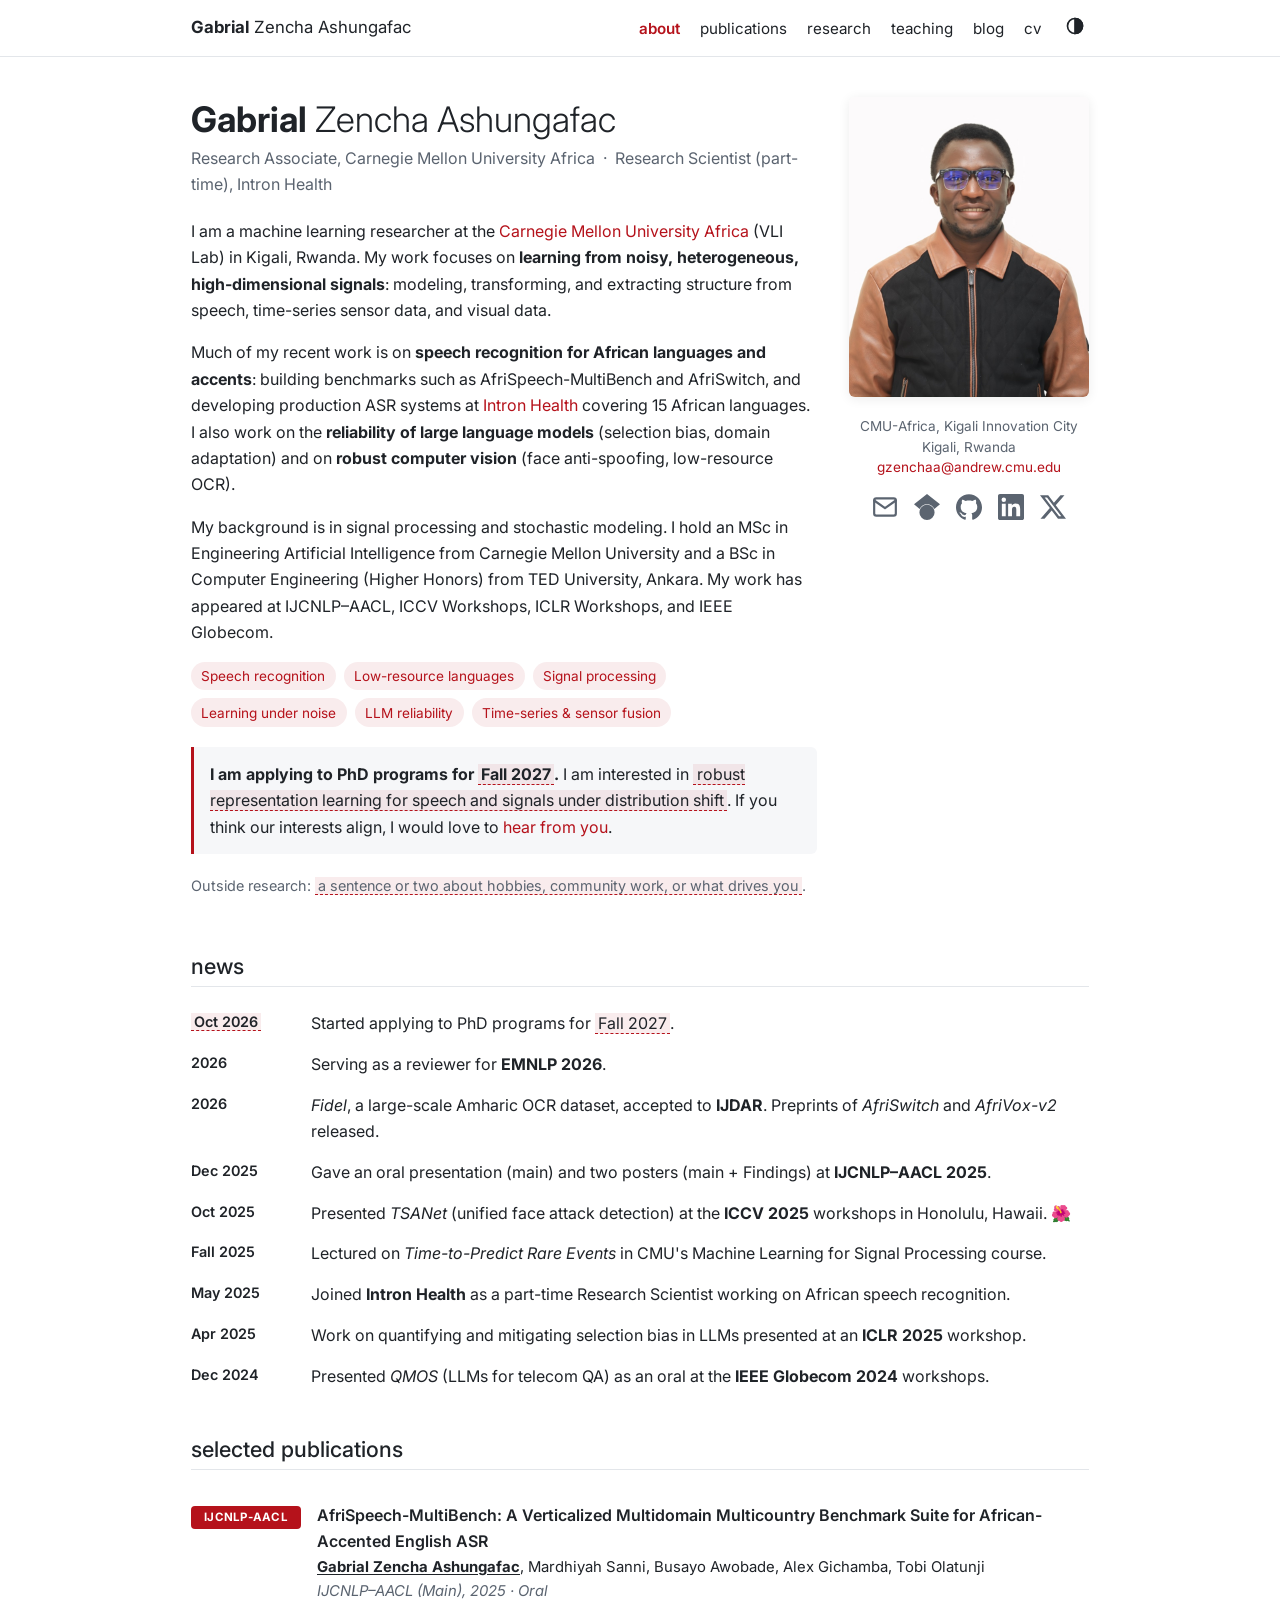
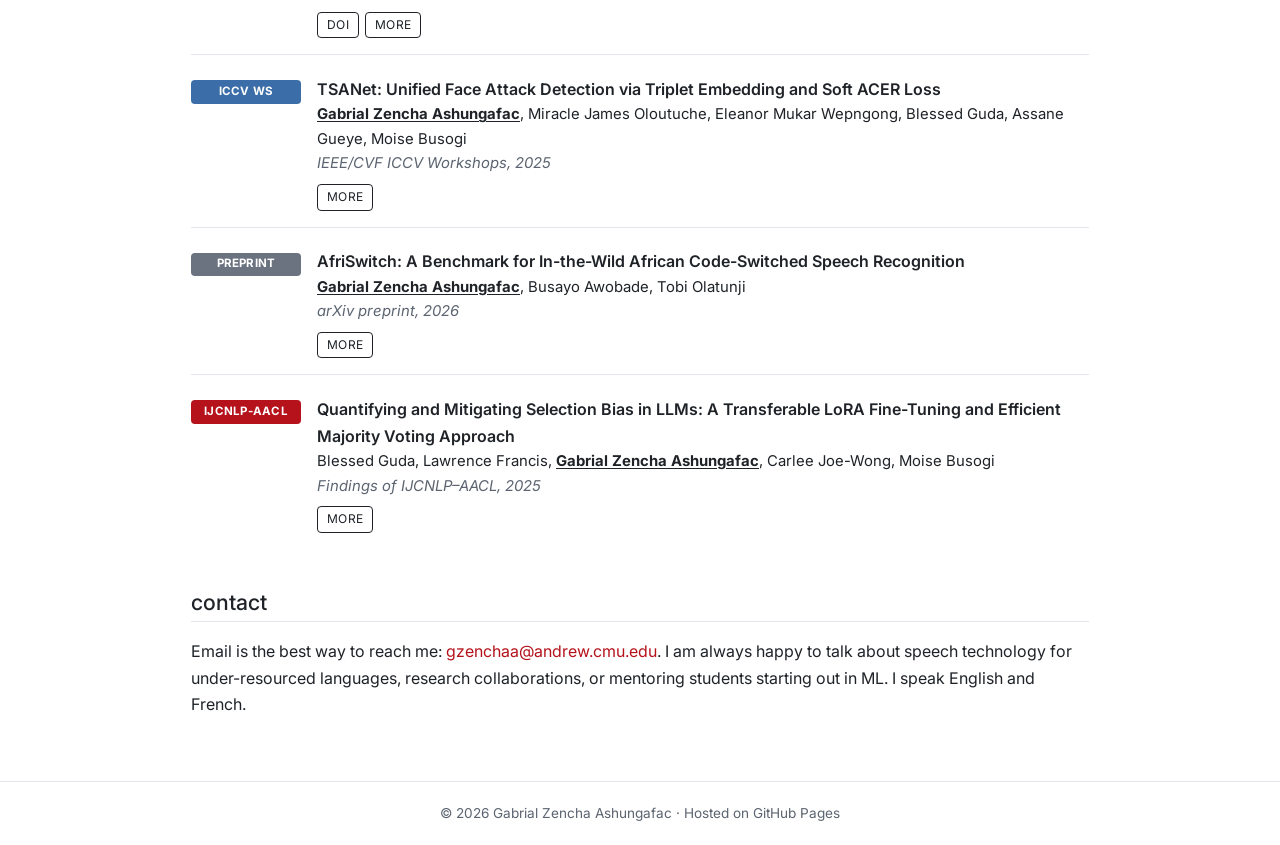
==== index.html @ 98e46ee6 "updated website" ====
<!DOCTYPE html>
<html lang="en">
<head>
  <meta charset="utf-8">
  <meta name="viewport" content="width=device-width, initial-scale=1">
  <title>Gabrial Zencha Ashungafac</title>
  <meta name="description" content="Gabrial Zencha Ashungafac — machine learning researcher working on speech, language, and signal processing for noisy, real-world data.">
  <meta property="og:title" content="Gabrial Zencha Ashungafac">
  <meta property="og:description" content="Machine learning researcher — speech, language, and signal processing.">
  <meta property="og:image" content="assets/img/profile.jpg">
  <link rel="icon" href="data:image/svg+xml,<svg xmlns='http://www.w3.org/2000/svg' viewBox='0 0 100 100'><rect width='100' height='100' rx='18' fill='%23b5121b'/><text x='50' y='68' font-size='52' text-anchor='middle' fill='white' font-family='Arial' font-weight='bold'>GZ</text></svg>">
  <link rel="preconnect" href="https://fonts.googleapis.com">
  <link rel="preconnect" href="https://fonts.gstatic.com" crossorigin>
  <link href="https://fonts.googleapis.com/css2?family=Inter:wght@200;300;400;500;600;700&family=JetBrains+Mono&family=Source+Serif+4:ital,wght@0,400;0,600;1,400&display=swap" rel="stylesheet">
  <link rel="stylesheet" href="assets/css/style.css">
  <script>try { var t = localStorage.getItem("theme"); if (t) document.documentElement.setAttribute("data-theme", t); } catch (e) {}</script>
</head>
<body>

<nav class="navbar">
  <div class="container">
    <a class="brand" href="index.html"><strong>Gabrial</strong> Zencha Ashungafac</a>
    <ul class="nav-links" id="nav-links">
      <li><a href="index.html" class="active">about</a></li>
      <li><a href="publications.html">publications</a></li>
      <li><a href="research.html">research</a></li>
      <li><a href="teaching.html">teaching</a></li>
      <li><a href="blog/index.html">blog</a></li>
      <li><a href="cv.html">cv</a></li>
      <li><button class="icon-btn" id="theme-toggle" aria-label="Toggle dark mode"><svg viewBox="0 0 24 24" fill="none" stroke="currentColor" stroke-width="2"><circle cx="12" cy="12" r="9"/><path d="M12 3a9 9 0 0 1 0 18z" fill="currentColor"/></svg></button></li>
    </ul>
    <button class="icon-btn nav-toggle" id="nav-toggle" aria-label="Open menu" aria-expanded="false"><svg viewBox="0 0 24 24" fill="none" stroke="currentColor" stroke-width="2"><path d="M3 6h18M3 12h18M3 18h18"/></svg></button>
  </div>
</nav>

<main class="container page">

  <!-- ===== About ===== -->
  <section class="about">
    <div>
      <h1><strong>Gabrial</strong> Zencha Ashungafac</h1>
      <div class="subtitle">Research Associate, Carnegie Mellon University Africa &nbsp;·&nbsp; Research Scientist (part-time), Intron Health</div>

      <p>
        I am a machine learning researcher at the
        <a href="https://www.africa.engineering.cmu.edu/" target="_blank" rel="noopener">Carnegie Mellon University Africa</a>
        (VLI Lab) in Kigali, Rwanda. My work focuses on <strong>learning from noisy, heterogeneous, high-dimensional signals</strong>:
        modeling, transforming, and extracting structure from speech, time-series sensor data, and visual data.
      </p>
      <p>
        Much of my recent work is on <strong>speech recognition for African languages and accents</strong>: building
        benchmarks such as AfriSpeech-MultiBench and AfriSwitch, and developing production ASR systems at
        <a href="https://www.intron.io/" target="_blank" rel="noopener">Intron Health</a> covering 15 African languages.
        I also work on the <strong>reliability of large language models</strong> (selection bias, domain adaptation) and on
        <strong>robust computer vision</strong> (face anti-spoofing, low-resource OCR).
      </p>
      <p>
        My background is in signal processing and stochastic modeling. I hold an MSc in Engineering Artificial Intelligence from
        Carnegie Mellon University and a BSc in Computer Engineering (Higher Honors) from TED University, Ankara.
        My work has appeared at IJCNLP–AACL, ICCV Workshops, ICLR Workshops, and IEEE Globecom.
      </p>

      <ul class="interests" aria-label="Research interests">
        <li>Speech recognition</li>
        <li>Low-resource languages</li>
        <li>Signal processing</li>
        <li>Learning under noise</li>
        <li>LLM reliability</li>
        <li>Time-series &amp; sensor fusion</li>
      </ul>

      <div class="callout">
        <p>
          <strong>I am applying to PhD programs for <span class="placeholder">Fall 2027</span>.</strong>
          I am interested in <span class="placeholder">robust representation learning for speech and signals under distribution shift</span>.
          If you think our interests align, I would love to <a href="mailto:gzenchaa@andrew.cmu.edu">hear from you</a>.
        </p>
      </div>

      <p class="muted small">
        Outside research: <span class="placeholder">a sentence or two about hobbies, community work, or what drives you</span>.
      </p>
    </div>

    <aside class="profile">
      <img src="assets/img/profile.jpg" alt="Portrait of Gabrial Zencha Ashungafac" width="900" height="1125">
      <div class="address">
        CMU-Africa, Kigali Innovation City<br>
        Kigali, Rwanda<br>
        <a href="mailto:gzenchaa@andrew.cmu.edu">gzenchaa@andrew.cmu.edu</a>
      </div>
      <div class="social">
        <a href="mailto:gzenchaa@andrew.cmu.edu" title="Email" aria-label="Email"><svg viewBox="0 0 24 24" fill="none" stroke="currentColor" stroke-width="2" stroke-linecap="round" stroke-linejoin="round"><rect x="2" y="4" width="20" height="16" rx="2"/><path d="m22 6-10 7L2 6"/></svg></a>
        <!-- TODO: replace with your Google Scholar profile URL -->
        <a href="https://scholar.google.com/" target="_blank" rel="noopener" title="Google Scholar" aria-label="Google Scholar"><svg viewBox="0 0 24 24" fill="currentColor"><path d="M5.242 13.769 0 9.5 12 0l12 9.5-5.242 4.269C17.548 11.249 14.978 9.5 12 9.5c-2.977 0-5.548 1.748-6.758 4.269zM12 10a7 7 0 1 0 0 14 7 7 0 0 0 0-14z"/></svg></a>
        <a href="https://github.com/gabrielzencha" target="_blank" rel="noopener" title="GitHub" aria-label="GitHub"><svg viewBox="0 0 24 24" fill="currentColor"><path d="M12 .297c-6.63 0-12 5.373-12 12 0 5.303 3.438 9.8 8.205 11.385.6.113.82-.258.82-.577 0-.285-.01-1.04-.015-2.04-3.338.724-4.042-1.61-4.042-1.61C4.422 18.07 3.633 17.7 3.633 17.7c-1.087-.744.084-.729.084-.729 1.205.084 1.838 1.236 1.838 1.236 1.07 1.835 2.809 1.305 3.495.998.108-.776.417-1.305.76-1.605-2.665-.3-5.466-1.332-5.466-5.93 0-1.31.465-2.38 1.235-3.22-.135-.303-.54-1.523.105-3.176 0 0 1.005-.322 3.3 1.23.96-.267 1.98-.399 3-.405 1.02.006 2.04.138 3 .405 2.28-1.552 3.285-1.23 3.285-1.23.645 1.653.24 2.873.12 3.176.765.84 1.23 1.91 1.23 3.22 0 4.61-2.805 5.625-5.475 5.92.42.36.81 1.096.81 2.22 0 1.606-.015 2.896-.015 3.286 0 .315.21.69.825.57C20.565 22.092 24 17.592 24 12.297c0-6.627-5.373-12-12-12"/></svg></a>
        <!-- TODO: replace with your LinkedIn URL -->
        <a href="https://www.linkedin.com/" target="_blank" rel="noopener" title="LinkedIn" aria-label="LinkedIn"><svg viewBox="0 0 24 24" fill="currentColor"><path d="M20.447 20.452h-3.554v-5.569c0-1.328-.027-3.037-1.852-3.037-1.853 0-2.136 1.445-2.136 2.939v5.667H9.351V9h3.414v1.561h.046c.477-.9 1.637-1.85 3.37-1.85 3.601 0 4.267 2.37 4.267 5.455v6.286zM5.337 7.433a2.064 2.064 0 1 1 0-4.128 2.064 2.064 0 0 1 0 4.128zm1.782 13.019H3.555V9h3.564v11.452zM22.225 0H1.771C.792 0 0 .774 0 1.729v20.542C0 23.227.792 24 1.771 24h20.451C23.2 24 24 23.227 24 22.271V1.729C24 .774 23.2 0 22.222 0h.003z"/></svg></a>
        <!-- TODO: replace with your X / Twitter URL, or delete this link -->
        <a href="https://x.com/" target="_blank" rel="noopener" title="X (Twitter)" aria-label="X"><svg viewBox="0 0 24 24" fill="currentColor"><path d="M18.901 1.153h3.68l-8.04 9.19L24 22.846h-7.406l-5.8-7.584-6.638 7.584H.474l8.6-9.83L0 1.154h7.594l5.243 6.932ZM17.61 20.644h2.039L6.486 3.24H4.298Z"/></svg></a>
      </div>
    </aside>
  </section>

  <!-- ===== News ===== -->
  <h2>news</h2>
  <table class="news">
    <tr><td class="date"><span class="placeholder">Oct 2026</span></td><td>Started applying to PhD programs for <span class="placeholder">Fall 2027</span>.</td></tr>
    <tr><td class="date">2026</td><td>Serving as a reviewer for <strong>EMNLP 2026</strong>.</td></tr>
    <tr><td class="date">2026</td><td><em>Fidel</em>, a large-scale Amharic OCR dataset, accepted to <strong>IJDAR</strong>. Preprints of <em>AfriSwitch</em> and <em>AfriVox-v2</em> released.</td></tr>
    <tr><td class="date">Dec 2025</td><td>Gave an oral presentation (main) and two posters (main + Findings) at <strong>IJCNLP–AACL 2025</strong>.</td></tr>
    <tr><td class="date">Oct 2025</td><td>Presented <em>TSANet</em> (unified face attack detection) at the <strong>ICCV 2025</strong> workshops in Honolulu, Hawaii. 🌺</td></tr>
    <tr><td class="date">Fall 2025</td><td>Lectured on <em>Time-to-Predict Rare Events</em> in CMU's Machine Learning for Signal Processing course.</td></tr>
    <tr><td class="date">May 2025</td><td>Joined <strong>Intron Health</strong> as a part-time Research Scientist working on African speech recognition.</td></tr>
    <tr><td class="date">Apr 2025</td><td>Work on quantifying and mitigating selection bias in LLMs presented at an <strong>ICLR 2025</strong> workshop.</td></tr>
    <tr><td class="date">Dec 2024</td><td>Presented <em>QMOS</em> (LLMs for telecom QA) as an oral at the <strong>IEEE Globecom 2024</strong> workshops.</td></tr>
  </table>

  <!-- ===== Selected publications ===== -->
  <h2><a href="publications.html">selected publications</a></h2>
  <ol class="pubs">
    <li class="pub">
      <div><span class="badge">IJCNLP-AACL</span></div>
      <div>
        <span class="title">AfriSpeech-MultiBench: A Verticalized Multidomain Multicountry Benchmark Suite for African-Accented English ASR</span>
        <span class="authors"><span class="me">Gabrial Zencha Ashungafac</span>, Mardhiyah Sanni, Busayo Awobade, Alex Gichamba, Tobi Olatunji</span>
        <span class="venue">IJCNLP–AACL (Main), 2025 · Oral</span>
        <div class="pub-links">
          <a href="https://doi.org/10.18653/v1/2025.ijcnlp-long.190" target="_blank" rel="noopener">DOI</a>
          <a href="publications.html">More</a>
        </div>
      </div>
    </li>
    <li class="pub">
      <div><span class="badge ws">ICCV WS</span></div>
      <div>
        <span class="title">TSANet: Unified Face Attack Detection via Triplet Embedding and Soft ACER Loss</span>
        <span class="authors"><span class="me">Gabrial Zencha Ashungafac</span>, Miracle James Oloutuche, Eleanor Mukar Wepngong, Blessed Guda, Assane Gueye, Moise Busogi</span>
        <span class="venue">IEEE/CVF ICCV Workshops, 2025</span>
        <div class="pub-links"><a href="publications.html">More</a></div>
      </div>
    </li>
    <li class="pub">
      <div><span class="badge preprint">PREPRINT</span></div>
      <div>
        <span class="title">AfriSwitch: A Benchmark for In-the-Wild African Code-Switched Speech Recognition</span>
        <span class="authors"><span class="me">Gabrial Zencha Ashungafac</span>, Busayo Awobade, Tobi Olatunji</span>
        <span class="venue">arXiv preprint, 2026</span>
        <div class="pub-links"><a href="publications.html">More</a></div>
      </div>
    </li>
    <li class="pub">
      <div><span class="badge">IJCNLP-AACL</span></div>
      <div>
        <span class="title">Quantifying and Mitigating Selection Bias in LLMs: A Transferable LoRA Fine-Tuning and Efficient Majority Voting Approach</span>
        <span class="authors">Blessed Guda, Lawrence Francis, <span class="me">Gabrial Zencha Ashungafac</span>, Carlee Joe-Wong, Moise Busogi</span>
        <span class="venue">Findings of IJCNLP–AACL, 2025</span>
        <div class="pub-links"><a href="publications.html">More</a></div>
      </div>
    </li>
  </ol>

  <!-- ===== Contact ===== -->
  <h2>contact</h2>
  <p>
    Email is the best way to reach me: <a href="mailto:gzenchaa@andrew.cmu.edu">gzenchaa@andrew.cmu.edu</a>.
    I am always happy to talk about speech technology for under-resourced languages, research collaborations, or mentoring students starting out in ML.
    I speak English and French.
  </p>
</main>

<footer>
  <div class="container">© <span class="year">2026</span> Gabrial Zencha Ashungafac · Hosted on GitHub Pages</div>
</footer>

<script src="assets/js/main.js"></script>
</body>
</html>
---- assets/css/style.css ----
/* ---------- Theme tokens ---------- */
:root {
  --bg: #ffffff;
  --bg-soft: #f6f7f9;
  --text: #1f2328;
  --text-muted: #5b6470;
  --border: #e3e6ea;
  --accent: #b5121b;          /* deep red, CMU-ish */
  --accent-soft: rgba(181, 18, 27, 0.08);
  --code-bg: #f3f4f6;
  --max-width: 930px;
  --radius: 6px;
  --font-sans: "Inter", -apple-system, BlinkMacSystemFont, "Segoe UI", Roboto, Helvetica, Arial, sans-serif;
  --font-serif: "Source Serif 4", Georgia, "Times New Roman", serif;
  --font-mono: "JetBrains Mono", ui-monospace, SFMono-Regular, Menlo, monospace;
}

@media (prefers-color-scheme: dark) {
  :root:not([data-theme="light"]) {
    --bg: #15171a;
    --bg-soft: #1d2024;
    --text: #e6e8eb;
    --text-muted: #9aa3ad;
    --border: #2c3036;
    --accent: #ff6b6b;
    --accent-soft: rgba(255, 107, 107, 0.12);
    --code-bg: #1d2024;
  }
}

:root[data-theme="dark"] {
  --bg: #15171a;
  --bg-soft: #1d2024;
  --text: #e6e8eb;
  --text-muted: #9aa3ad;
  --border: #2c3036;
  --accent: #ff6b6b;
  --accent-soft: rgba(255, 107, 107, 0.12);
  --code-bg: #1d2024;
}

/* ---------- Base ---------- */
*, *::before, *::after { box-sizing: border-box; }

html { scroll-behavior: smooth; }

body {
  margin: 0;
  background: var(--bg);
  color: var(--text);
  font-family: var(--font-sans);
  font-size: 16px;
  line-height: 1.65;
  -webkit-font-smoothing: antialiased;
  transition: background 0.2s ease, color 0.2s ease;
}

a { color: var(--accent); text-decoration: none; }
a:hover { text-decoration: underline; }

h1, h2, h3, h4 { line-height: 1.25; font-weight: 600; }
h1 { font-size: 2.2rem; margin: 0 0 0.25rem; font-weight: 300; }
h1 strong { font-weight: 700; }
h2 {
  font-size: 1.35rem;
  margin: 2.5rem 0 1rem;
  padding-bottom: 0.35rem;
  border-bottom: 1px solid var(--border);
  text-transform: lowercase;
  font-weight: 500;
}
h2 a { color: inherit; }
h3 { font-size: 1.08rem; margin: 1.5rem 0 0.5rem; }

p { margin: 0 0 1rem; }

ul { padding-left: 1.25rem; }
li { margin-bottom: 0.3rem; }

img { max-width: 100%; height: auto; }

.container {
  max-width: var(--max-width);
  margin: 0 auto;
  padding: 0 16px;
}

.muted { color: var(--text-muted); }
.small { font-size: 0.9rem; }

/* Placeholders — easy to spot and replace */
.placeholder {
  background: var(--accent-soft);
  border-bottom: 1px dashed var(--accent);
  padding: 0 0.2em;
}

/* ---------- Navbar ---------- */
.navbar {
  position: sticky;
  top: 0;
  z-index: 10;
  background: var(--bg);
  border-bottom: 1px solid var(--border);
  backdrop-filter: saturate(180%) blur(6px);
}

.navbar .container {
  display: flex;
  align-items: center;
  justify-content: space-between;
  height: 56px;
}

.brand { color: var(--text); font-size: 1.05rem; white-space: nowrap; }
.brand:hover { text-decoration: none; }
.brand strong { font-weight: 700; }

.nav-links {
  display: flex;
  align-items: center;
  gap: 1.25rem;
  list-style: none;
  margin: 0;
  padding: 0;
}
.nav-links li { margin: 0; }
.nav-links a { color: var(--text); font-size: 0.95rem; }
.nav-links a:hover { color: var(--accent); text-decoration: none; }
.nav-links a.active { color: var(--accent); font-weight: 600; }

.icon-btn {
  background: none;
  border: none;
  color: var(--text);
  cursor: pointer;
  padding: 4px;
  display: inline-flex;
  align-items: center;
}
.icon-btn:hover { color: var(--accent); }
.icon-btn svg { width: 20px; height: 20px; }

.nav-toggle { display: none; }

@media (max-width: 720px) {
  .nav-toggle { display: inline-flex; }
  .nav-links {
    display: none;
    position: absolute;
    top: 56px;
    left: 0;
    right: 0;
    flex-direction: column;
    align-items: flex-start;
    gap: 0;
    background: var(--bg);
    border-bottom: 1px solid var(--border);
    padding: 0.5rem 16px 1rem;
  }
  .nav-links.open { display: flex; }
  .nav-links li { width: 100%; padding: 0.4rem 0; }
}

/* ---------- Page header ---------- */
.page { padding-top: 2.5rem; padding-bottom: 3rem; }

.page-header { margin-bottom: 1.5rem; }
.page-header .desc { color: var(--text-muted); margin-top: 0.25rem; }

/* ---------- About / hero ---------- */
.about {
  display: grid;
  grid-template-columns: 1fr 240px;
  gap: 2rem;
  align-items: start;
}
.about .subtitle { color: var(--text-muted); margin-bottom: 1.25rem; }

.profile { text-align: center; }
.profile img {
  width: 100%;
  border-radius: var(--radius);
  box-shadow: 0 2px 12px rgba(0, 0, 0, 0.08);
}
.profile .address {
  margin-top: 0.75rem;
  font-size: 0.85rem;
  color: var(--text-muted);
  line-height: 1.5;
}

@media (max-width: 720px) {
  .about { grid-template-columns: 1fr; }
  .profile { order: -1; max-width: 220px; margin: 0 auto; }
}

.interests {
  display: flex;
  flex-wrap: wrap;
  gap: 0.5rem;
  margin: 0.5rem 0 1rem;
  padding: 0;
  list-style: none;
}
.interests li {
  margin: 0;
  font-size: 0.85rem;
  padding: 0.2rem 0.65rem;
  border-radius: 999px;
  background: var(--accent-soft);
  color: var(--accent);
}

.callout {
  border-left: 3px solid var(--accent);
  background: var(--bg-soft);
  padding: 0.85rem 1rem;
  border-radius: 0 var(--radius) var(--radius) 0;
  margin: 1.25rem 0;
}
.callout p:last-child { margin-bottom: 0; }

/* ---------- Social icons ---------- */
.social {
  display: flex;
  flex-wrap: wrap;
  justify-content: center;
  gap: 1rem;
  margin: 1rem 0 0.5rem;
}
.social a { color: var(--text-muted); }
.social a:hover { color: var(--accent); text-decoration: none; }
.social svg { width: 26px; height: 26px; }

/* ---------- News ---------- */
.news { width: 100%; border-collapse: collapse; }
.news td { padding: 0.45rem 0; vertical-align: top; }
.news td.date {
  width: 120px;
  font-weight: 600;
  font-size: 0.9rem;
  white-space: nowrap;
  padding-right: 1rem;
}
@media (max-width: 520px) {
  .news tr { display: block; padding: 0.4rem 0; }
  .news td { display: block; padding: 0; }
}

/* ---------- Publications ---------- */
.year-heading {
  font-size: 2.6rem;
  font-weight: 200;
  color: var(--border);
  text-align: right;
  margin: 2rem 0 -0.5rem;
  border: none;
}

.pubs { list-style: none; padding: 0; margin: 0; }

.pub {
  display: grid;
  grid-template-columns: 110px 1fr;
  gap: 1rem;
  padding: 1rem 0;
  border-bottom: 1px solid var(--border);
}
.pub:last-child { border-bottom: none; }

.badge {
  display: inline-block;
  width: 100%;
  text-align: center;
  font-size: 0.72rem;
  font-weight: 700;
  letter-spacing: 0.02em;
  color: #fff;
  background: var(--accent);
  border-radius: 4px;
  padding: 0.3rem 0.25rem;
  line-height: 1.2;
}
.badge.ws { background: #3b6ea8; }
.badge.journal { background: #2f855a; }
.badge.preprint { background: #6b7280; }

.pub .title { font-weight: 600; display: block; }
.pub .authors { display: block; font-size: 0.93rem; }
.pub .authors .me { font-weight: 700; text-decoration: underline; text-underline-offset: 2px; }
.pub .venue { display: block; font-size: 0.93rem; font-style: italic; color: var(--text-muted); }
.pub .note { display: block; font-size: 0.85rem; color: var(--text-muted); margin-top: 0.15rem; }

.pub-links { margin-top: 0.5rem; display: flex; flex-wrap: wrap; gap: 0.4rem; }
.pub-links a,
.pub-links button {
  font: inherit;
  font-size: 0.75rem;
  text-transform: uppercase;
  letter-spacing: 0.03em;
  padding: 0.15rem 0.55rem;
  border: 1px solid var(--text);
  border-radius: 4px;
  background: none;
  color: var(--text);
  cursor: pointer;
}
.pub-links a:hover,
.pub-links button:hover {
  border-color: var(--accent);
  color: var(--accent);
  text-decoration: none;
}

.pub .abstract,
.pub .bibtex {
  display: none;
  margin-top: 0.75rem;
  font-size: 0.88rem;
}
.pub .abstract.open,
.pub .bibtex.open { display: block; }
.pub .abstract {
  border-left: 2px solid var(--border);
  padding-left: 0.75rem;
}
.pub .bibtex {
  white-space: pre-wrap;
  word-break: break-word;
  background: var(--code-bg);
  font-family: var(--font-mono);
  font-size: 0.8rem;
  padding: 0.75rem;
  border-radius: var(--radius);
  border: 1px solid var(--border);
}

@media (max-width: 520px) {
  .pub { grid-template-columns: 1fr; gap: 0.4rem; }
  .badge { width: auto; padding: 0.2rem 0.5rem; }
}

/* ---------- CV / timeline ---------- */
.cv-item {
  display: grid;
  grid-template-columns: 150px 1fr;
  gap: 1rem;
  padding: 0.85rem 0;
  border-bottom: 1px solid var(--border);
}
.cv-item:last-child { border-bottom: none; }
.cv-item .when { font-size: 0.88rem; color: var(--text-muted); }
.cv-item .when .loc { display: block; font-size: 0.8rem; }
.cv-item .role { font-weight: 600; display: block; }
.cv-item .org { display: block; font-style: italic; color: var(--text-muted); }
.cv-item ul { margin: 0.4rem 0 0; }

@media (max-width: 560px) {
  .cv-item { grid-template-columns: 1fr; gap: 0.2rem; }
}

.skills { display: grid; grid-template-columns: 220px 1fr; gap: 0.4rem 1rem; }
.skills dt { font-weight: 600; }
.skills dd { margin: 0; }
@media (max-width: 560px) {
  .skills { grid-template-columns: 1fr; }
  .skills dd { margin-bottom: 0.5rem; }
}

.btn {
  display: inline-flex;
  align-items: center;
  gap: 0.4rem;
  padding: 0.45rem 0.9rem;
  border: 1px solid var(--accent);
  border-radius: var(--radius);
  color: var(--accent);
  font-size: 0.9rem;
  font-weight: 500;
}
.btn:hover { background: var(--accent); color: #fff; text-decoration: none; }
.btn svg { width: 16px; height: 16px; }

/* ---------- Cards (research / blog) ---------- */
.cards {
  display: grid;
  grid-template-columns: repeat(auto-fill, minmax(260px, 1fr));
  gap: 1rem;
}
.card {
  border: 1px solid var(--border);
  border-radius: var(--radius);
  padding: 1.1rem 1.2rem;
  background: var(--bg);
  transition: border-color 0.15s ease, transform 0.15s ease;
}
.card:hover { border-color: var(--accent); }
.card h3 { margin-top: 0; }
.card p { font-size: 0.93rem; color: var(--text-muted); margin-bottom: 0.5rem; }
.card .tags { font-size: 0.8rem; color: var(--accent); }

.post-list { list-style: none; padding: 0; }
.post-list li {
  padding: 1rem 0;
  border-bottom: 1px solid var(--border);
}
.post-list h3 { margin: 0 0 0.25rem; }
.post-list h3 a { color: var(--text); }
.post-list h3 a:hover { color: var(--accent); }
.post-meta { font-size: 0.85rem; color: var(--text-muted); }

.post { font-family: var(--font-serif); font-size: 1.08rem; }
.post h1, .post h2, .post h3 { font-family: var(--font-sans); }
.post h2 { text-transform: none; }

/* ---------- Footer ---------- */
footer {
  border-top: 1px solid var(--border);
  padding: 1.25rem 0;
  font-size: 0.85rem;
  color: var(--text-muted);
  text-align: center;
}
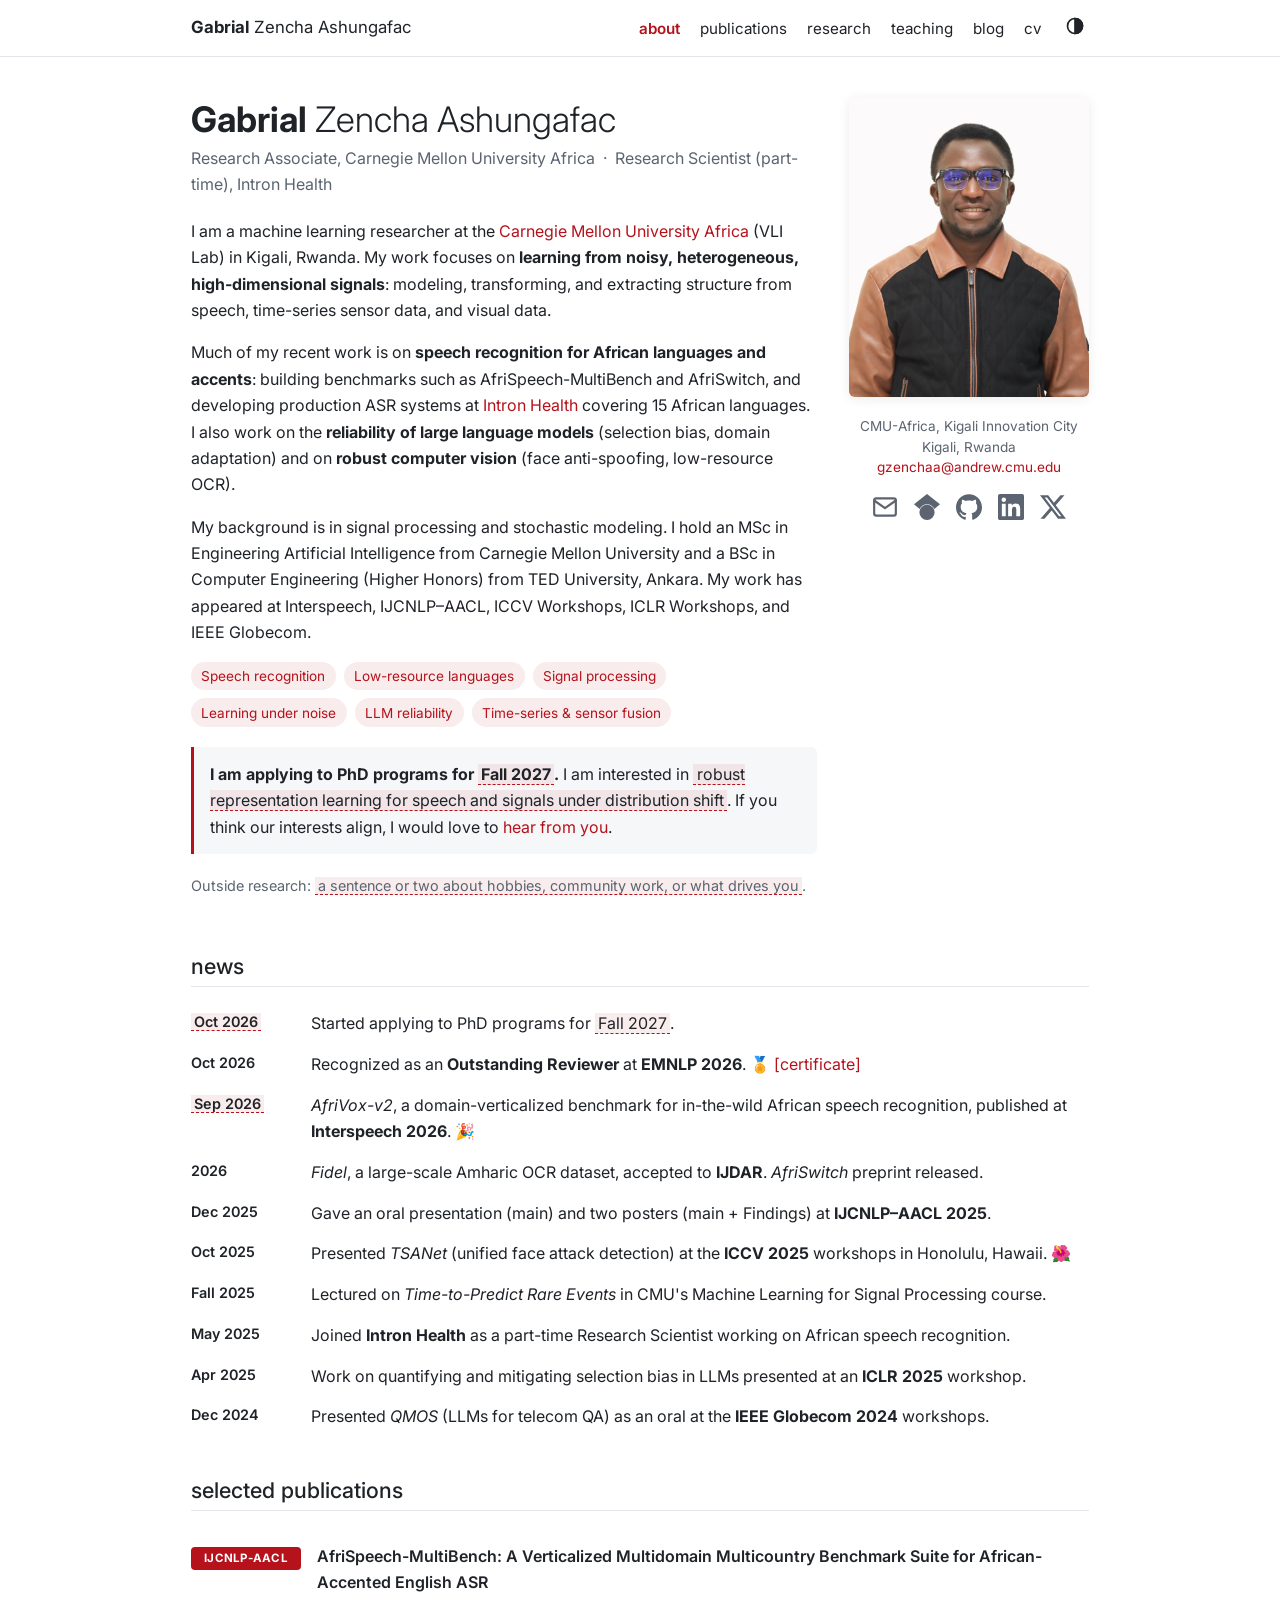
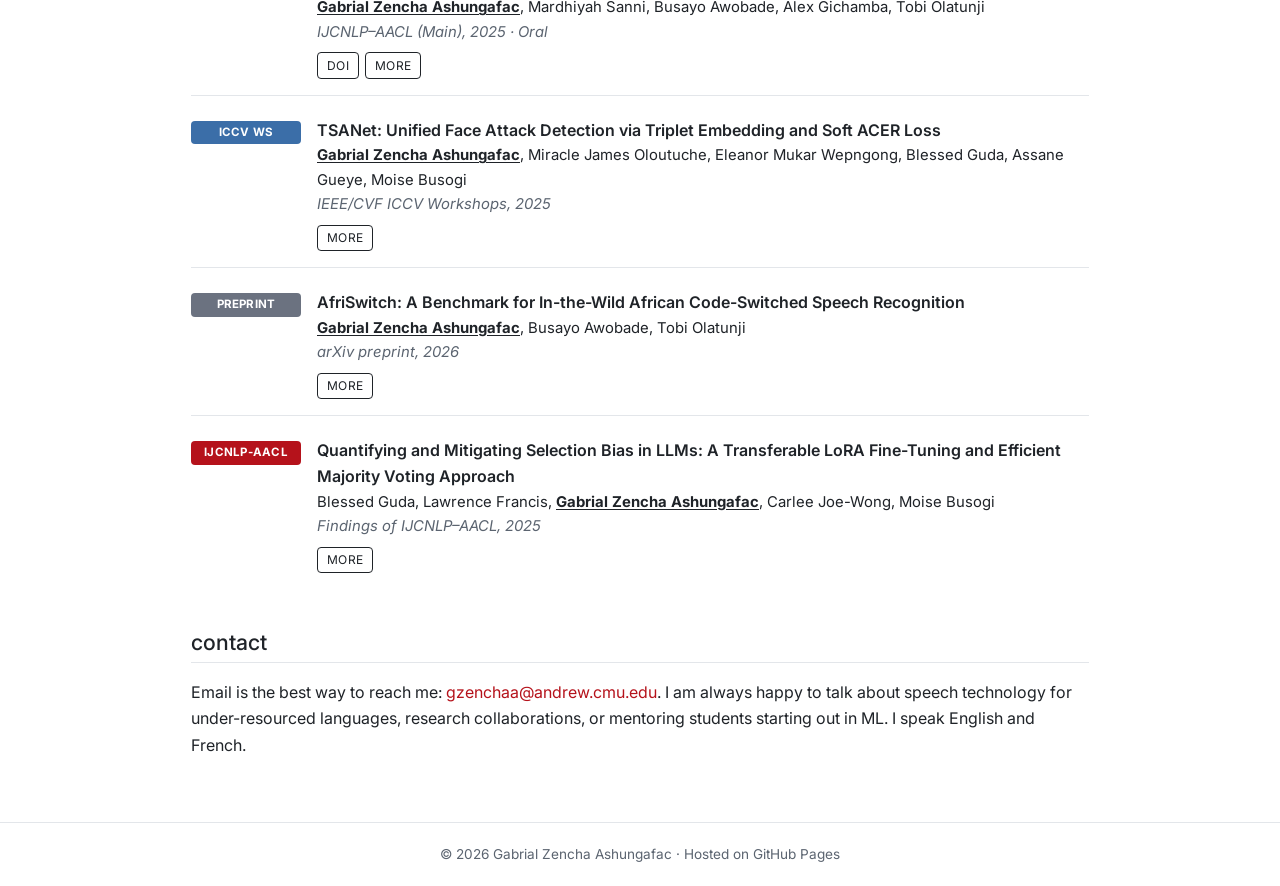
==== commit b84660ba: "emnlp addition" ====
--- a/index.html
+++ b/index.html
@@ -57,7 +57,7 @@
       <p>
         My background is in signal processing and stochastic modeling. I hold an MSc in Engineering Artificial Intelligence from
         Carnegie Mellon University and a BSc in Computer Engineering (Higher Honors) from TED University, Ankara.
-        My work has appeared at IJCNLP–AACL, ICCV Workshops, ICLR Workshops, and IEEE Globecom.
+        My work has appeared at Interspeech, IJCNLP–AACL, ICCV Workshops, ICLR Workshops, and IEEE Globecom.
       </p>
 
       <ul class="interests" aria-label="Research interests">
@@ -106,8 +106,9 @@
   <h2>news</h2>
   <table class="news">
     <tr><td class="date"><span class="placeholder">Oct 2026</span></td><td>Started applying to PhD programs for <span class="placeholder">Fall 2027</span>.</td></tr>
-    <tr><td class="date">2026</td><td>Serving as a reviewer for <strong>EMNLP 2026</strong>.</td></tr>
-    <tr><td class="date">2026</td><td><em>Fidel</em>, a large-scale Amharic OCR dataset, accepted to <strong>IJDAR</strong>. Preprints of <em>AfriSwitch</em> and <em>AfriVox-v2</em> released.</td></tr>
+    <tr><td class="date">Oct 2026</td><td>Recognized as an <strong>Outstanding Reviewer</strong> at <strong>EMNLP 2026</strong>. 🏅 <a href="assets/docs/emnlp2026-outstanding-reviewer.pdf" target="_blank" rel="noopener">[certificate]</a></td></tr>
+    <tr><td class="date"><span class="placeholder">Sep 2026</span></td><td><em>AfriVox-v2</em>, a domain-verticalized benchmark for in-the-wild African speech recognition, published at <strong>Interspeech 2026</strong>. 🎉</td></tr>
+    <tr><td class="date">2026</td><td><em>Fidel</em>, a large-scale Amharic OCR dataset, accepted to <strong>IJDAR</strong>. <em>AfriSwitch</em> preprint released.</td></tr>
     <tr><td class="date">Dec 2025</td><td>Gave an oral presentation (main) and two posters (main + Findings) at <strong>IJCNLP–AACL 2025</strong>.</td></tr>
     <tr><td class="date">Oct 2025</td><td>Presented <em>TSANet</em> (unified face attack detection) at the <strong>ICCV 2025</strong> workshops in Honolulu, Hawaii. 🌺</td></tr>
     <tr><td class="date">Fall 2025</td><td>Lectured on <em>Time-to-Predict Rare Events</em> in CMU's Machine Learning for Signal Processing course.</td></tr>
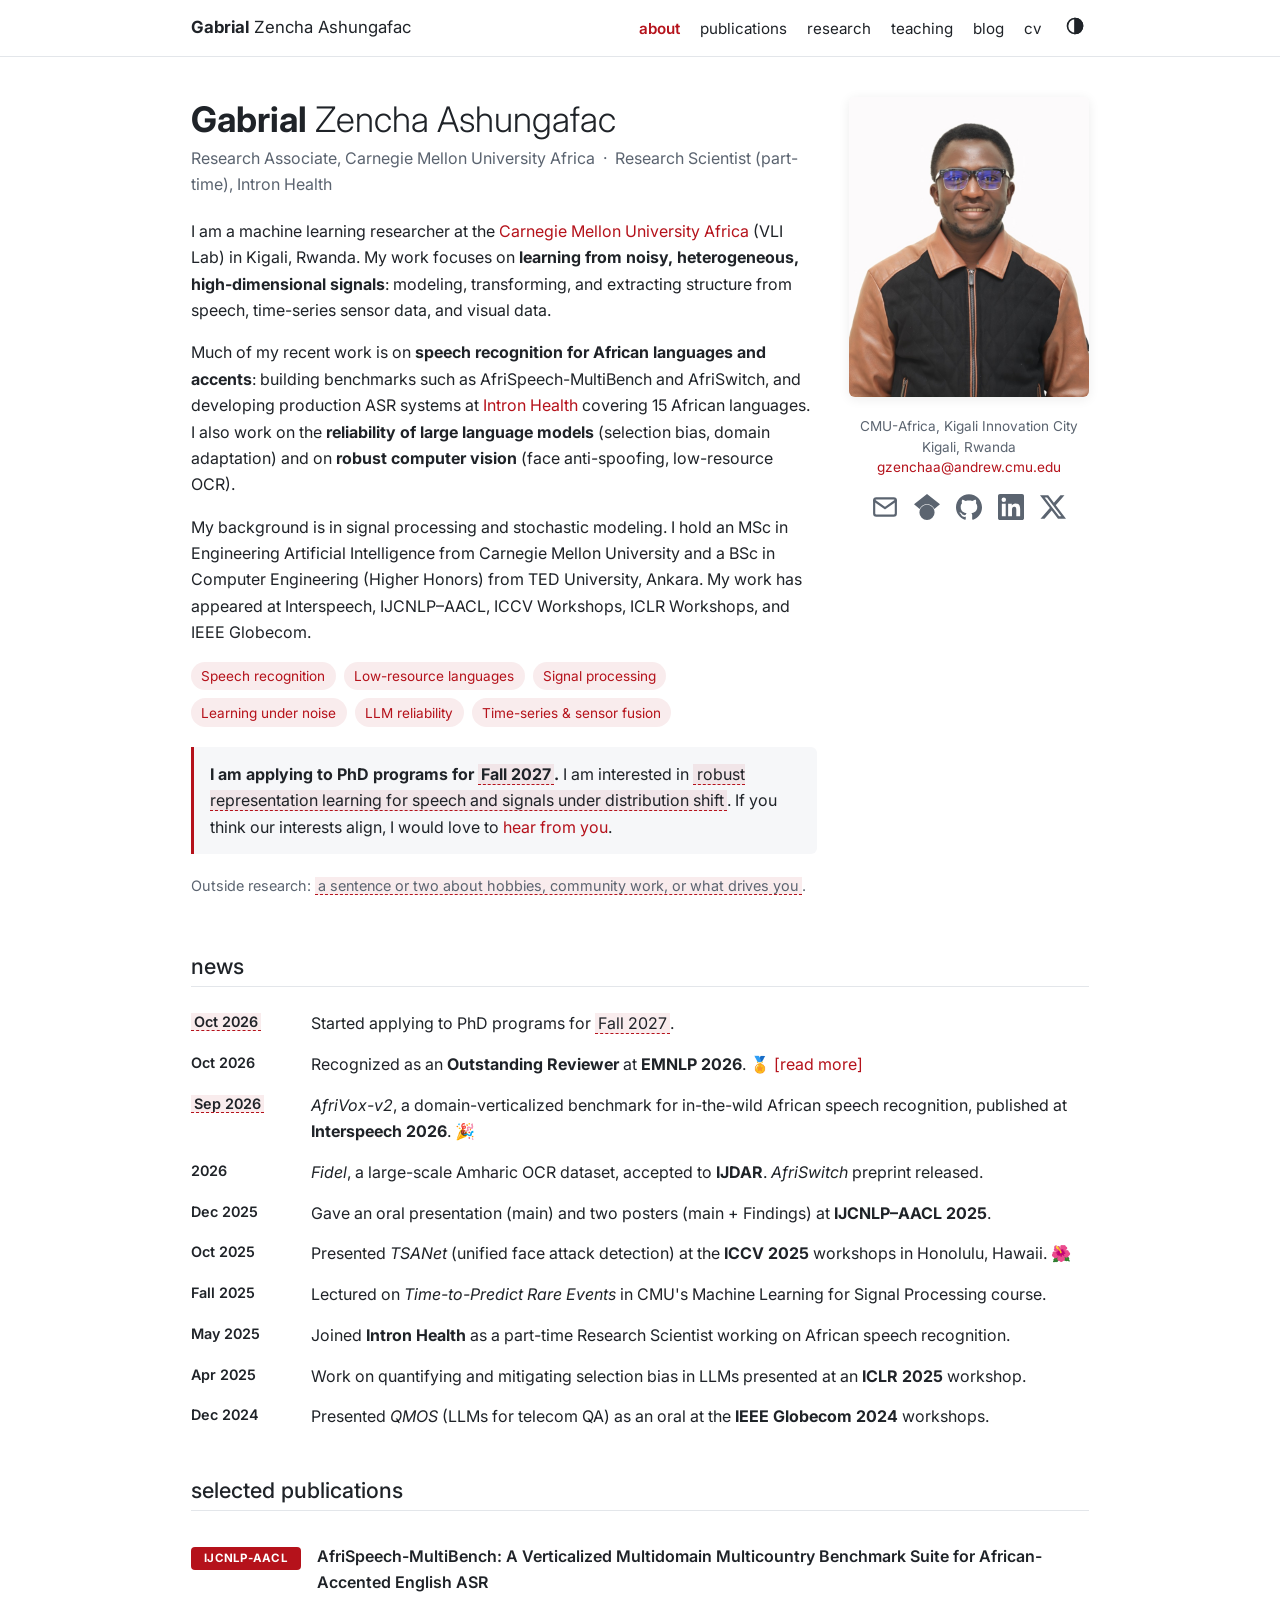
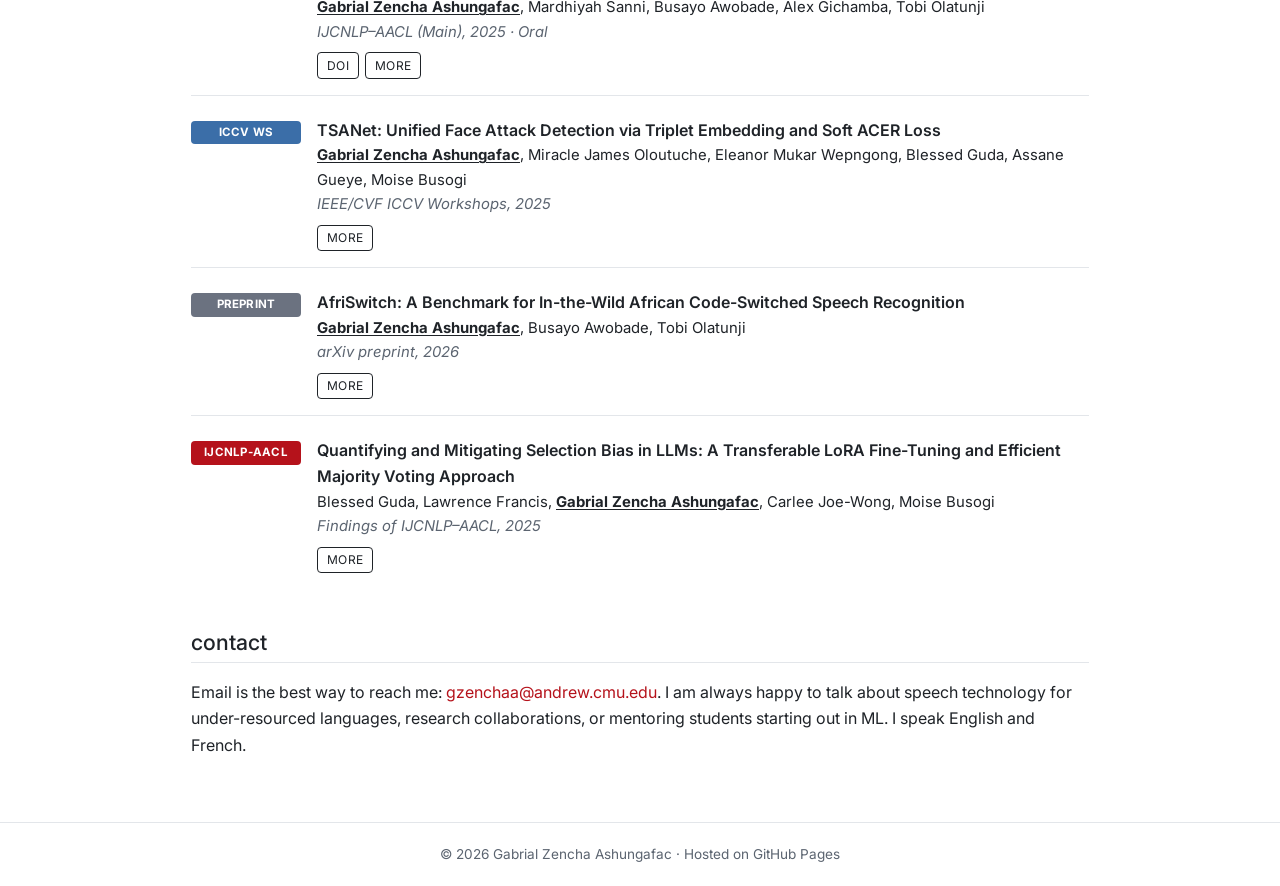
==== commit d61e6b80: "fixed post" ====
--- a/index.html
+++ b/index.html
@@ -106,7 +106,7 @@
   <h2>news</h2>
   <table class="news">
     <tr><td class="date"><span class="placeholder">Oct 2026</span></td><td>Started applying to PhD programs for <span class="placeholder">Fall 2027</span>.</td></tr>
-    <tr><td class="date">Oct 2026</td><td>Recognized as an <strong>Outstanding Reviewer</strong> at <strong>EMNLP 2026</strong>. 🏅 <a href="assets/docs/emnlp2026-outstanding-reviewer.pdf" target="_blank" rel="noopener">[certificate]</a></td></tr>
+    <tr><td class="date">Oct 2026</td><td>Recognized as an <strong>Outstanding Reviewer</strong> at <strong>EMNLP 2026</strong>. 🏅 <a href="blog/emnlp-2026-outstanding-reviewer.html">[read more]</a></td></tr>
     <tr><td class="date"><span class="placeholder">Sep 2026</span></td><td><em>AfriVox-v2</em>, a domain-verticalized benchmark for in-the-wild African speech recognition, published at <strong>Interspeech 2026</strong>. 🎉</td></tr>
     <tr><td class="date">2026</td><td><em>Fidel</em>, a large-scale Amharic OCR dataset, accepted to <strong>IJDAR</strong>. <em>AfriSwitch</em> preprint released.</td></tr>
     <tr><td class="date">Dec 2025</td><td>Gave an oral presentation (main) and two posters (main + Findings) at <strong>IJCNLP–AACL 2025</strong>.</td></tr>
--- a/assets/css/style.css
+++ b/assets/css/style.css
@@ -413,6 +413,95 @@
 .post { font-family: var(--font-serif); font-size: 1.08rem; }
 .post h1, .post h2, .post h3 { font-family: var(--font-sans); }
 .post h2 { text-transform: none; }
+.post .post-meta { font-family: var(--font-sans); margin-bottom: 1.5rem; }
+
+/* ---------- Blog layout with sidebar ---------- */
+.blog-layout {
+  display: grid;
+  grid-template-columns: 220px minmax(0, 1fr);
+  gap: 2.5rem;
+  align-items: start;
+}
+
+.blog-sidebar {
+  position: sticky;
+  top: 80px;
+  max-height: calc(100vh - 100px);
+  overflow-y: auto;
+  font-size: 0.9rem;
+  padding-right: 1rem;
+  border-right: 1px solid var(--border);
+}
+.blog-sidebar ul { list-style: none; padding: 0; margin: 0 0 1.25rem; }
+.blog-sidebar li { margin: 0; }
+.blog-sidebar a {
+  display: block;
+  color: var(--text);
+  padding: 0.3rem 0.5rem;
+  border-radius: 4px;
+  line-height: 1.35;
+}
+.blog-sidebar a:hover { background: var(--bg-soft); color: var(--accent); text-decoration: none; }
+.blog-sidebar a.current { background: var(--accent-soft); color: var(--accent); font-weight: 600; }
+
+.side-heading {
+  font-size: 0.75rem;
+  font-weight: 600;
+  text-transform: uppercase;
+  letter-spacing: 0.06em;
+  color: var(--text-muted);
+  margin: 0 0 0.4rem 0.5rem;
+}
+.side-posts summary { cursor: pointer; list-style: none; }
+.side-posts summary::-webkit-details-marker { display: none; }
+.side-posts summary::after { content: " ▾"; }
+.side-posts:not([open]) summary::after { content: " ▸"; }
+.side-cats .count {
+  float: right;
+  font-size: 0.75rem;
+  color: var(--text-muted);
+  font-weight: 400;
+}
+.side-year {
+  font-size: 0.75rem;
+  font-weight: 600;
+  color: var(--text-muted);
+  padding: 0.6rem 0.5rem 0.15rem;
+}
+
+@media (max-width: 720px) {
+  .blog-layout { grid-template-columns: 1fr; gap: 1.5rem; }
+  .blog-sidebar {
+    position: static;
+    max-height: none;
+    padding: 0.85rem 0.75rem 0.25rem;
+    border: 1px solid var(--border);
+    border-radius: var(--radius);
+  }
+}
+
+.post-figure { margin: 1.5rem 0; text-align: center; }
+.post-figure img {
+  border: 1px solid var(--border);
+  border-radius: var(--radius);
+  box-shadow: 0 2px 12px rgba(0, 0, 0, 0.08);
+}
+.post-figure figcaption { font-family: var(--font-sans); font-size: 0.85rem; color: var(--text-muted); margin-top: 0.5rem; }
+
+.post-nav {
+  display: grid;
+  grid-template-columns: 1fr 1fr;
+  gap: 1rem;
+  margin-top: 2.5rem;
+  padding-top: 1.25rem;
+  border-top: 1px solid var(--border);
+  font-family: var(--font-sans);
+  font-size: 0.9rem;
+}
+.post-nav a { display: flex; flex-direction: column; gap: 0.2rem; color: var(--text); }
+.post-nav a:hover { color: var(--accent); text-decoration: none; }
+.post-nav .older { grid-column: 2; text-align: right; }
+.post-nav .dir { font-size: 0.75rem; text-transform: uppercase; letter-spacing: 0.05em; color: var(--text-muted); }
 
 /* ---------- Footer ---------- */
 footer {
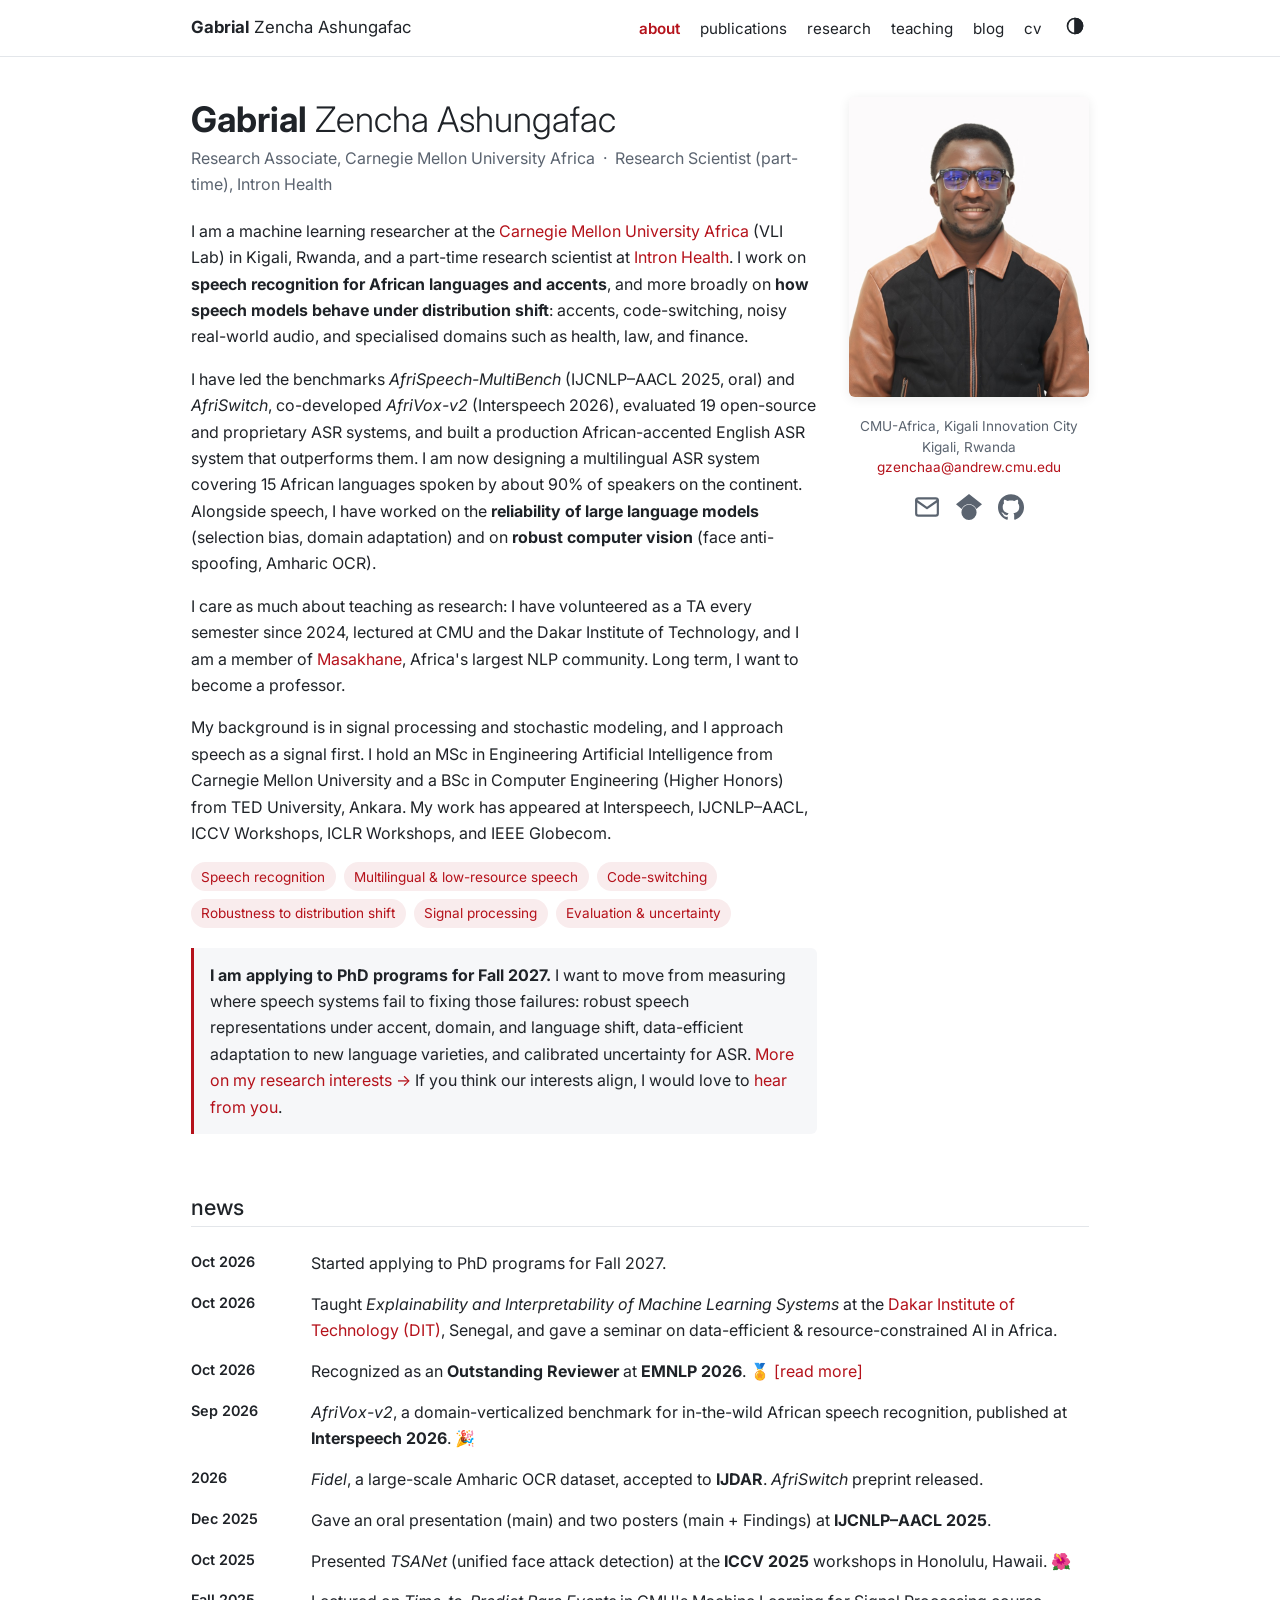
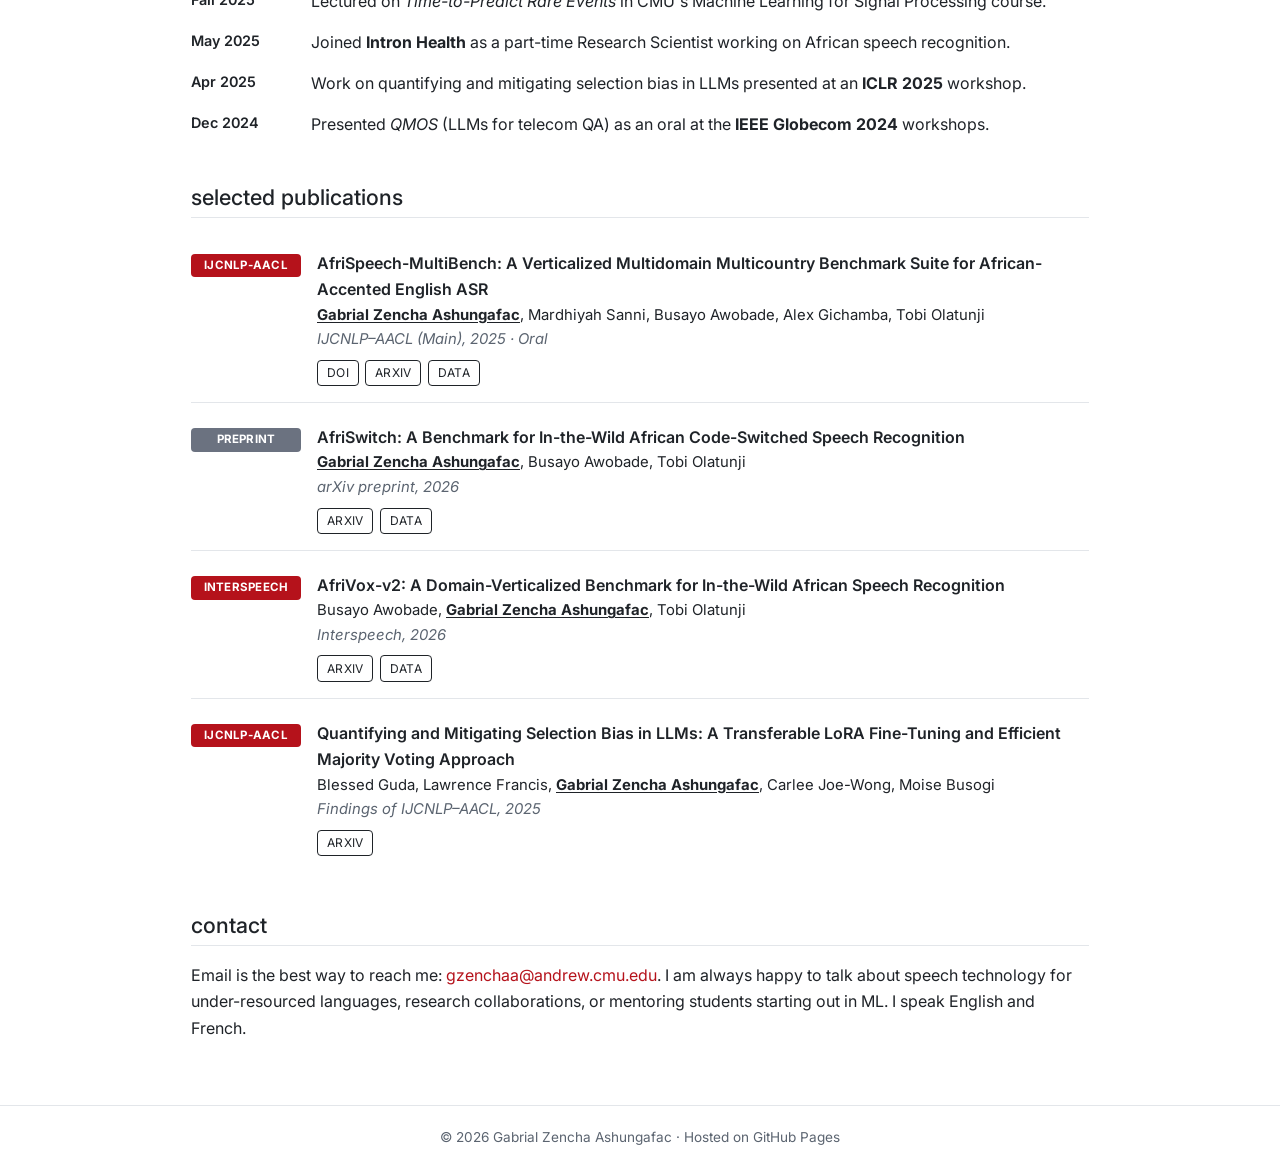
==== commit 52d9aeed: "updated website with statement of purpose" ====
--- a/index.html
+++ b/index.html
@@ -44,42 +44,49 @@
       <p>
         I am a machine learning researcher at the
         <a href="https://www.africa.engineering.cmu.edu/" target="_blank" rel="noopener">Carnegie Mellon University Africa</a>
-        (VLI Lab) in Kigali, Rwanda. My work focuses on <strong>learning from noisy, heterogeneous, high-dimensional signals</strong>:
-        modeling, transforming, and extracting structure from speech, time-series sensor data, and visual data.
+        (VLI Lab) in Kigali, Rwanda, and a part-time research scientist at
+        <a href="https://www.intron.io/" target="_blank" rel="noopener">Intron Health</a>.
+        I work on <strong>speech recognition for African languages and accents</strong>, and more broadly on
+        <strong>how speech models behave under distribution shift</strong>: accents, code-switching, noisy real-world
+        audio, and specialised domains such as health, law, and finance.
       </p>
       <p>
-        Much of my recent work is on <strong>speech recognition for African languages and accents</strong>: building
-        benchmarks such as AfriSpeech-MultiBench and AfriSwitch, and developing production ASR systems at
-        <a href="https://www.intron.io/" target="_blank" rel="noopener">Intron Health</a> covering 15 African languages.
-        I also work on the <strong>reliability of large language models</strong> (selection bias, domain adaptation) and on
-        <strong>robust computer vision</strong> (face anti-spoofing, low-resource OCR).
+        I have led the benchmarks <em>AfriSpeech-MultiBench</em> (IJCNLP–AACL 2025, oral) and <em>AfriSwitch</em>, co-developed
+        <em>AfriVox-v2</em> (Interspeech 2026), evaluated 19 open-source and proprietary ASR systems, and built a production
+        African-accented English ASR system that outperforms them. I am now designing a multilingual ASR system covering
+        15 African languages spoken by about 90% of speakers on the continent.
+        Alongside speech, I have worked on the <strong>reliability of large language models</strong> (selection bias,
+        domain adaptation) and on <strong>robust computer vision</strong> (face anti-spoofing, Amharic OCR).
       </p>
       <p>
-        My background is in signal processing and stochastic modeling. I hold an MSc in Engineering Artificial Intelligence from
+        I care as much about teaching as research: I have volunteered as a TA every semester since 2024, lectured at CMU and
+        the Dakar Institute of Technology, and I am a member of <a href="https://www.masakhane.io/" target="_blank" rel="noopener">Masakhane</a>, Africa's largest NLP community.
+        Long term, I want to become a professor.
+      </p>
+      <p>
+        My background is in signal processing and stochastic modeling, and I approach speech as a signal first. I hold an MSc in Engineering Artificial Intelligence from
         Carnegie Mellon University and a BSc in Computer Engineering (Higher Honors) from TED University, Ankara.
         My work has appeared at Interspeech, IJCNLP–AACL, ICCV Workshops, ICLR Workshops, and IEEE Globecom.
       </p>
 
       <ul class="interests" aria-label="Research interests">
         <li>Speech recognition</li>
-        <li>Low-resource languages</li>
+        <li>Multilingual &amp; low-resource speech</li>
+        <li>Code-switching</li>
+        <li>Robustness to distribution shift</li>
         <li>Signal processing</li>
-        <li>Learning under noise</li>
-        <li>LLM reliability</li>
-        <li>Time-series &amp; sensor fusion</li>
+        <li>Evaluation &amp; uncertainty</li>
       </ul>
 
       <div class="callout">
         <p>
-          <strong>I am applying to PhD programs for <span class="placeholder">Fall 2027</span>.</strong>
-          I am interested in <span class="placeholder">robust representation learning for speech and signals under distribution shift</span>.
+          <strong>I am applying to PhD programs for Fall 2027.</strong>
+          I want to move from measuring where speech systems fail to fixing those failures: robust speech representations
+          under accent, domain, and language shift, data-efficient adaptation to new language varieties, and calibrated
+          uncertainty for ASR. <a href="research.html">More on my research interests →</a>
           If you think our interests align, I would love to <a href="mailto:gzenchaa@andrew.cmu.edu">hear from you</a>.
         </p>
       </div>
-
-      <p class="muted small">
-        Outside research: <span class="placeholder">a sentence or two about hobbies, community work, or what drives you</span>.
-      </p>
     </div>
 
     <aside class="profile">
@@ -91,13 +98,8 @@
       </div>
       <div class="social">
         <a href="mailto:gzenchaa@andrew.cmu.edu" title="Email" aria-label="Email"><svg viewBox="0 0 24 24" fill="none" stroke="currentColor" stroke-width="2" stroke-linecap="round" stroke-linejoin="round"><rect x="2" y="4" width="20" height="16" rx="2"/><path d="m22 6-10 7L2 6"/></svg></a>
-        <!-- TODO: replace with your Google Scholar profile URL -->
-        <a href="https://scholar.google.com/" target="_blank" rel="noopener" title="Google Scholar" aria-label="Google Scholar"><svg viewBox="0 0 24 24" fill="currentColor"><path d="M5.242 13.769 0 9.5 12 0l12 9.5-5.242 4.269C17.548 11.249 14.978 9.5 12 9.5c-2.977 0-5.548 1.748-6.758 4.269zM12 10a7 7 0 1 0 0 14 7 7 0 0 0 0-14z"/></svg></a>
+        <a href="https://scholar.google.com/citations?user=ggKOBtgAAAAJ" target="_blank" rel="noopener" title="Google Scholar" aria-label="Google Scholar"><svg viewBox="0 0 24 24" fill="currentColor"><path d="M5.242 13.769 0 9.5 12 0l12 9.5-5.242 4.269C17.548 11.249 14.978 9.5 12 9.5c-2.977 0-5.548 1.748-6.758 4.269zM12 10a7 7 0 1 0 0 14 7 7 0 0 0 0-14z"/></svg></a>
         <a href="https://github.com/gabrielzencha" target="_blank" rel="noopener" title="GitHub" aria-label="GitHub"><svg viewBox="0 0 24 24" fill="currentColor"><path d="M12 .297c-6.63 0-12 5.373-12 12 0 5.303 3.438 9.8 8.205 11.385.6.113.82-.258.82-.577 0-.285-.01-1.04-.015-2.04-3.338.724-4.042-1.61-4.042-1.61C4.422 18.07 3.633 17.7 3.633 17.7c-1.087-.744.084-.729.084-.729 1.205.084 1.838 1.236 1.838 1.236 1.07 1.835 2.809 1.305 3.495.998.108-.776.417-1.305.76-1.605-2.665-.3-5.466-1.332-5.466-5.93 0-1.31.465-2.38 1.235-3.22-.135-.303-.54-1.523.105-3.176 0 0 1.005-.322 3.3 1.23.96-.267 1.98-.399 3-.405 1.02.006 2.04.138 3 .405 2.28-1.552 3.285-1.23 3.285-1.23.645 1.653.24 2.873.12 3.176.765.84 1.23 1.91 1.23 3.22 0 4.61-2.805 5.625-5.475 5.92.42.36.81 1.096.81 2.22 0 1.606-.015 2.896-.015 3.286 0 .315.21.69.825.57C20.565 22.092 24 17.592 24 12.297c0-6.627-5.373-12-12-12"/></svg></a>
-        <!-- TODO: replace with your LinkedIn URL -->
-        <a href="https://www.linkedin.com/" target="_blank" rel="noopener" title="LinkedIn" aria-label="LinkedIn"><svg viewBox="0 0 24 24" fill="currentColor"><path d="M20.447 20.452h-3.554v-5.569c0-1.328-.027-3.037-1.852-3.037-1.853 0-2.136 1.445-2.136 2.939v5.667H9.351V9h3.414v1.561h.046c.477-.9 1.637-1.85 3.37-1.85 3.601 0 4.267 2.37 4.267 5.455v6.286zM5.337 7.433a2.064 2.064 0 1 1 0-4.128 2.064 2.064 0 0 1 0 4.128zm1.782 13.019H3.555V9h3.564v11.452zM22.225 0H1.771C.792 0 0 .774 0 1.729v20.542C0 23.227.792 24 1.771 24h20.451C23.2 24 24 23.227 24 22.271V1.729C24 .774 23.2 0 22.222 0h.003z"/></svg></a>
-        <!-- TODO: replace with your X / Twitter URL, or delete this link -->
-        <a href="https://x.com/" target="_blank" rel="noopener" title="X (Twitter)" aria-label="X"><svg viewBox="0 0 24 24" fill="currentColor"><path d="M18.901 1.153h3.68l-8.04 9.19L24 22.846h-7.406l-5.8-7.584-6.638 7.584H.474l8.6-9.83L0 1.154h7.594l5.243 6.932ZM17.61 20.644h2.039L6.486 3.24H4.298Z"/></svg></a>
       </div>
     </aside>
   </section>
@@ -105,9 +107,10 @@
   <!-- ===== News ===== -->
   <h2>news</h2>
   <table class="news">
-    <tr><td class="date"><span class="placeholder">Oct 2026</span></td><td>Started applying to PhD programs for <span class="placeholder">Fall 2027</span>.</td></tr>
+    <tr><td class="date">Oct 2026</td><td>Started applying to PhD programs for Fall 2027.</td></tr>
+    <tr><td class="date">Oct 2026</td><td>Taught <em>Explainability and Interpretability of Machine Learning Systems</em> at the <a href="https://dit.sn/" target="_blank" rel="noopener">Dakar Institute of Technology (DIT)</a>, Senegal, and gave a seminar on data-efficient &amp; resource-constrained AI in Africa.</td></tr>
     <tr><td class="date">Oct 2026</td><td>Recognized as an <strong>Outstanding Reviewer</strong> at <strong>EMNLP 2026</strong>. 🏅 <a href="blog/emnlp-2026-outstanding-reviewer.html">[read more]</a></td></tr>
-    <tr><td class="date"><span class="placeholder">Sep 2026</span></td><td><em>AfriVox-v2</em>, a domain-verticalized benchmark for in-the-wild African speech recognition, published at <strong>Interspeech 2026</strong>. 🎉</td></tr>
+    <tr><td class="date">Sep 2026</td><td><em>AfriVox-v2</em>, a domain-verticalized benchmark for in-the-wild African speech recognition, published at <strong>Interspeech 2026</strong>. 🎉</td></tr>
     <tr><td class="date">2026</td><td><em>Fidel</em>, a large-scale Amharic OCR dataset, accepted to <strong>IJDAR</strong>. <em>AfriSwitch</em> preprint released.</td></tr>
     <tr><td class="date">Dec 2025</td><td>Gave an oral presentation (main) and two posters (main + Findings) at <strong>IJCNLP–AACL 2025</strong>.</td></tr>
     <tr><td class="date">Oct 2025</td><td>Presented <em>TSANet</em> (unified face attack detection) at the <strong>ICCV 2025</strong> workshops in Honolulu, Hawaii. 🌺</td></tr>
@@ -128,17 +131,9 @@
         <span class="venue">IJCNLP–AACL (Main), 2025 · Oral</span>
         <div class="pub-links">
           <a href="https://doi.org/10.18653/v1/2025.ijcnlp-long.190" target="_blank" rel="noopener">DOI</a>
-          <a href="publications.html">More</a>
+          <a href="https://arxiv.org/abs/2511.14255" target="_blank" rel="noopener">arXiv</a>
+          <a href="https://huggingface.co/collections/intronhealth/afrispeechmultibench" target="_blank" rel="noopener">Data</a>
         </div>
-      </div>
-    </li>
-    <li class="pub">
-      <div><span class="badge ws">ICCV WS</span></div>
-      <div>
-        <span class="title">TSANet: Unified Face Attack Detection via Triplet Embedding and Soft ACER Loss</span>
-        <span class="authors"><span class="me">Gabrial Zencha Ashungafac</span>, Miracle James Oloutuche, Eleanor Mukar Wepngong, Blessed Guda, Assane Gueye, Moise Busogi</span>
-        <span class="venue">IEEE/CVF ICCV Workshops, 2025</span>
-        <div class="pub-links"><a href="publications.html">More</a></div>
       </div>
     </li>
     <li class="pub">
@@ -147,7 +142,16 @@
         <span class="title">AfriSwitch: A Benchmark for In-the-Wild African Code-Switched Speech Recognition</span>
         <span class="authors"><span class="me">Gabrial Zencha Ashungafac</span>, Busayo Awobade, Tobi Olatunji</span>
         <span class="venue">arXiv preprint, 2026</span>
-        <div class="pub-links"><a href="publications.html">More</a></div>
+        <div class="pub-links"><a href="https://arxiv.org/abs/2608.26434" target="_blank" rel="noopener">arXiv</a> <a href="https://huggingface.co/datasets/intronhealth/AfriSwitch" target="_blank" rel="noopener">Data</a></div>
+      </div>
+    </li>
+    <li class="pub">
+      <div><span class="badge">INTERSPEECH</span></div>
+      <div>
+        <span class="title">AfriVox-v2: A Domain-Verticalized Benchmark for In-the-Wild African Speech Recognition</span>
+        <span class="authors">Busayo Awobade, <span class="me">Gabrial Zencha Ashungafac</span>, Tobi Olatunji</span>
+        <span class="venue">Interspeech, 2026</span>
+        <div class="pub-links"><a href="https://arxiv.org/abs/2605.03590" target="_blank" rel="noopener">arXiv</a> <a href="https://huggingface.co/datasets/intronhealth/afrivox-v2" target="_blank" rel="noopener">Data</a></div>
       </div>
     </li>
     <li class="pub">
@@ -156,7 +160,7 @@
         <span class="title">Quantifying and Mitigating Selection Bias in LLMs: A Transferable LoRA Fine-Tuning and Efficient Majority Voting Approach</span>
         <span class="authors">Blessed Guda, Lawrence Francis, <span class="me">Gabrial Zencha Ashungafac</span>, Carlee Joe-Wong, Moise Busogi</span>
         <span class="venue">Findings of IJCNLP–AACL, 2025</span>
-        <div class="pub-links"><a href="publications.html">More</a></div>
+        <div class="pub-links"><a href="https://arxiv.org/abs/2511.21709" target="_blank" rel="noopener">arXiv</a></div>
       </div>
     </li>
   </ol>
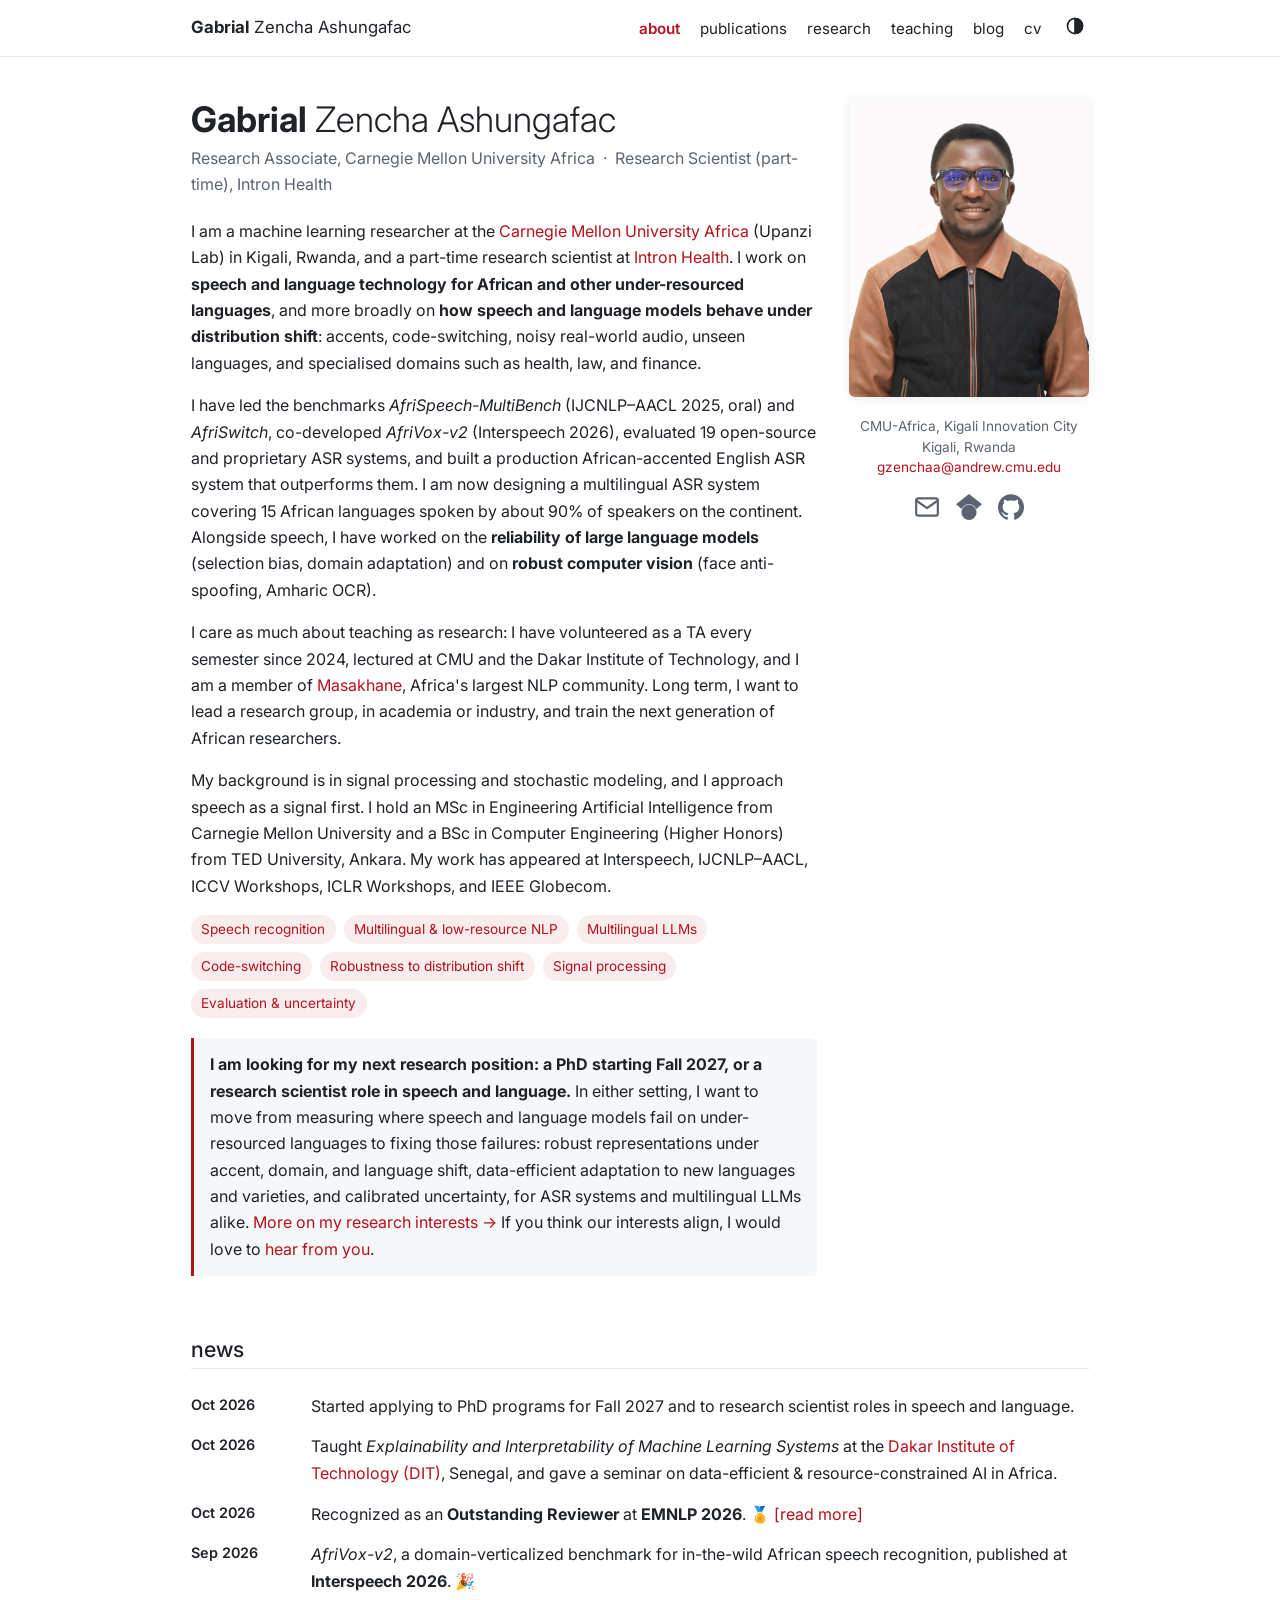
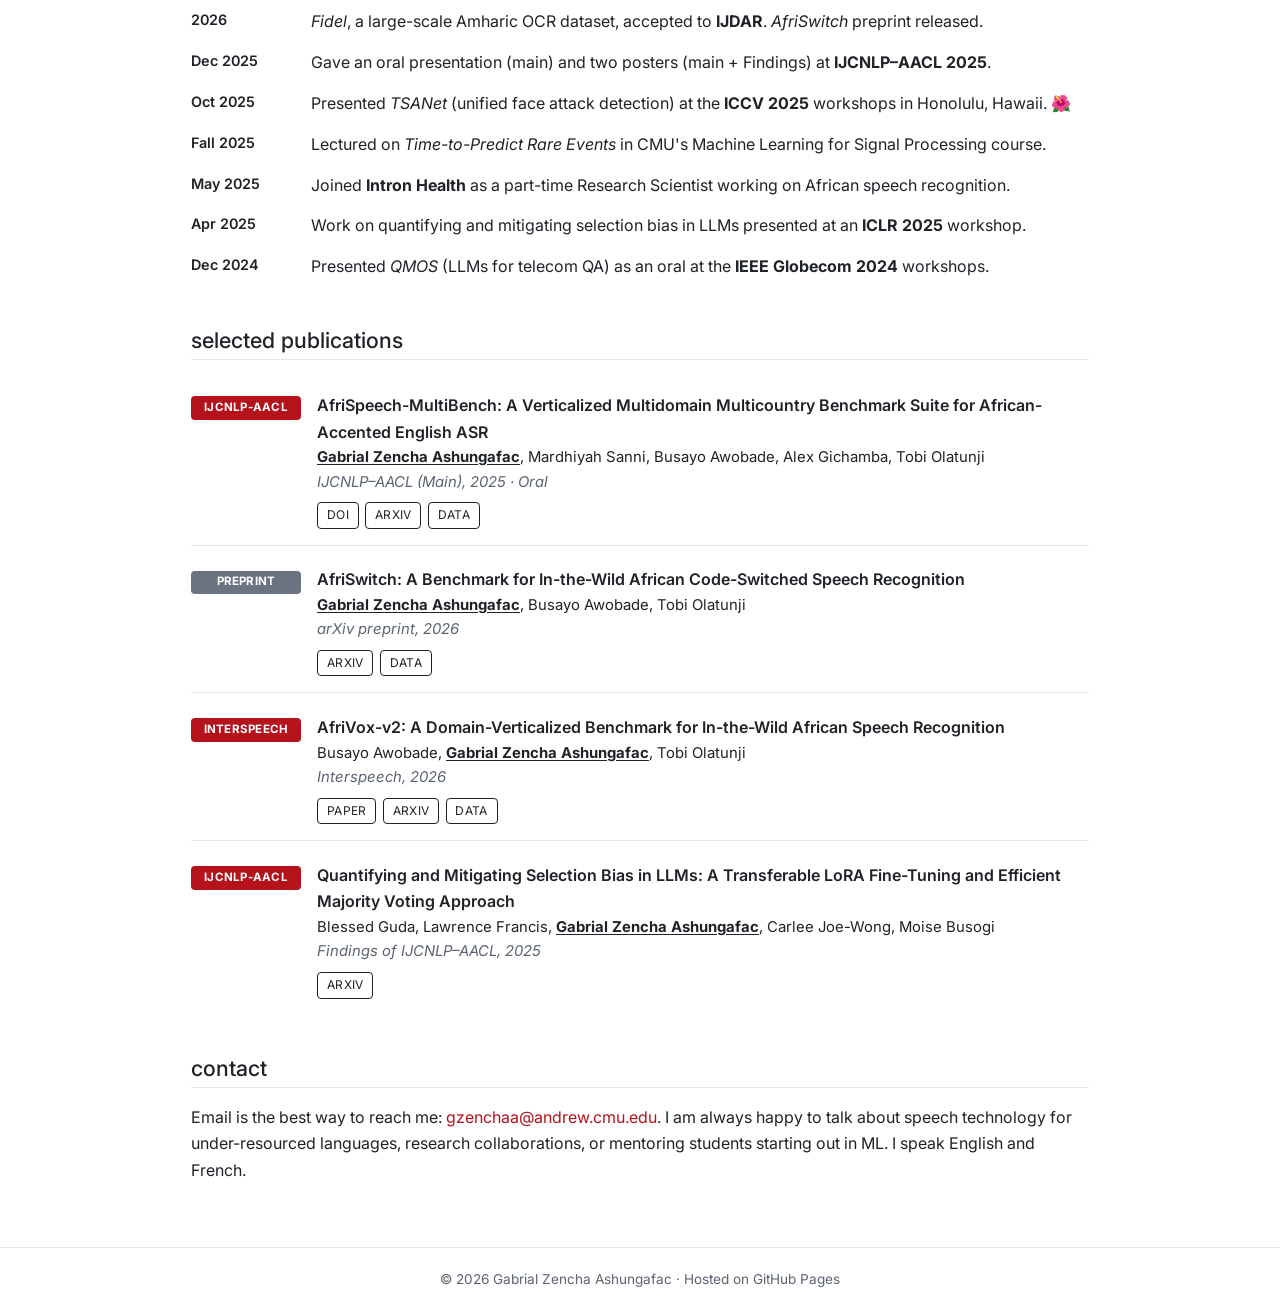
==== commit be29c2ef: "updated to include multilingual llms" ====
--- a/index.html
+++ b/index.html
@@ -44,11 +44,11 @@
       <p>
         I am a machine learning researcher at the
         <a href="https://www.africa.engineering.cmu.edu/" target="_blank" rel="noopener">Carnegie Mellon University Africa</a>
-        (VLI Lab) in Kigali, Rwanda, and a part-time research scientist at
+        (Upanzi Lab) in Kigali, Rwanda, and a part-time research scientist at
         <a href="https://www.intron.io/" target="_blank" rel="noopener">Intron Health</a>.
-        I work on <strong>speech recognition for African languages and accents</strong>, and more broadly on
-        <strong>how speech models behave under distribution shift</strong>: accents, code-switching, noisy real-world
-        audio, and specialised domains such as health, law, and finance.
+        I work on <strong>speech and language technology for African and other under-resourced languages</strong>, and more broadly on
+        <strong>how speech and language models behave under distribution shift</strong>: accents, code-switching, noisy real-world
+        audio, unseen languages, and specialised domains such as health, law, and finance.
       </p>
       <p>
         I have led the benchmarks <em>AfriSpeech-MultiBench</em> (IJCNLP–AACL 2025, oral) and <em>AfriSwitch</em>, co-developed
@@ -61,7 +61,7 @@
       <p>
         I care as much about teaching as research: I have volunteered as a TA every semester since 2024, lectured at CMU and
         the Dakar Institute of Technology, and I am a member of <a href="https://www.masakhane.io/" target="_blank" rel="noopener">Masakhane</a>, Africa's largest NLP community.
-        Long term, I want to become a professor.
+        Long term, I want to lead a research group, in academia or industry, and train the next generation of African researchers.
       </p>
       <p>
         My background is in signal processing and stochastic modeling, and I approach speech as a signal first. I hold an MSc in Engineering Artificial Intelligence from
@@ -71,7 +71,8 @@
 
       <ul class="interests" aria-label="Research interests">
         <li>Speech recognition</li>
-        <li>Multilingual &amp; low-resource speech</li>
+        <li>Multilingual &amp; low-resource NLP</li>
+        <li>Multilingual LLMs</li>
         <li>Code-switching</li>
         <li>Robustness to distribution shift</li>
         <li>Signal processing</li>
@@ -80,10 +81,10 @@
 
       <div class="callout">
         <p>
-          <strong>I am applying to PhD programs for Fall 2027.</strong>
-          I want to move from measuring where speech systems fail to fixing those failures: robust speech representations
-          under accent, domain, and language shift, data-efficient adaptation to new language varieties, and calibrated
-          uncertainty for ASR. <a href="research.html">More on my research interests →</a>
+          <strong>I am looking for my next research position: a PhD starting Fall 2027, or a research scientist role in speech and language.</strong>
+          In either setting, I want to move from measuring where speech and language models fail on under-resourced languages
+          to fixing those failures: robust representations under accent, domain, and language shift, data-efficient adaptation
+          to new languages and varieties, and calibrated uncertainty, for ASR systems and multilingual LLMs alike. <a href="research.html">More on my research interests →</a>
           If you think our interests align, I would love to <a href="mailto:gzenchaa@andrew.cmu.edu">hear from you</a>.
         </p>
       </div>
@@ -107,7 +108,7 @@
   <!-- ===== News ===== -->
   <h2>news</h2>
   <table class="news">
-    <tr><td class="date">Oct 2026</td><td>Started applying to PhD programs for Fall 2027.</td></tr>
+    <tr><td class="date">Oct 2026</td><td>Started applying to PhD programs for Fall 2027 and to research scientist roles in speech and language.</td></tr>
     <tr><td class="date">Oct 2026</td><td>Taught <em>Explainability and Interpretability of Machine Learning Systems</em> at the <a href="https://dit.sn/" target="_blank" rel="noopener">Dakar Institute of Technology (DIT)</a>, Senegal, and gave a seminar on data-efficient &amp; resource-constrained AI in Africa.</td></tr>
     <tr><td class="date">Oct 2026</td><td>Recognized as an <strong>Outstanding Reviewer</strong> at <strong>EMNLP 2026</strong>. 🏅 <a href="blog/emnlp-2026-outstanding-reviewer.html">[read more]</a></td></tr>
     <tr><td class="date">Sep 2026</td><td><em>AfriVox-v2</em>, a domain-verticalized benchmark for in-the-wild African speech recognition, published at <strong>Interspeech 2026</strong>. 🎉</td></tr>
@@ -151,7 +152,7 @@
         <span class="title">AfriVox-v2: A Domain-Verticalized Benchmark for In-the-Wild African Speech Recognition</span>
         <span class="authors">Busayo Awobade, <span class="me">Gabrial Zencha Ashungafac</span>, Tobi Olatunji</span>
         <span class="venue">Interspeech, 2026</span>
-        <div class="pub-links"><a href="https://arxiv.org/abs/2605.03590" target="_blank" rel="noopener">arXiv</a> <a href="https://huggingface.co/datasets/intronhealth/afrivox-v2" target="_blank" rel="noopener">Data</a></div>
+        <div class="pub-links"><a href="https://www.isca-archive.org/interspeech_2026/awobade26_interspeech.html" target="_blank" rel="noopener">Paper</a> <a href="https://arxiv.org/abs/2605.03590" target="_blank" rel="noopener">arXiv</a> <a href="https://huggingface.co/datasets/intronhealth/afrivox-v2" target="_blank" rel="noopener">Data</a></div>
       </div>
     </li>
     <li class="pub">
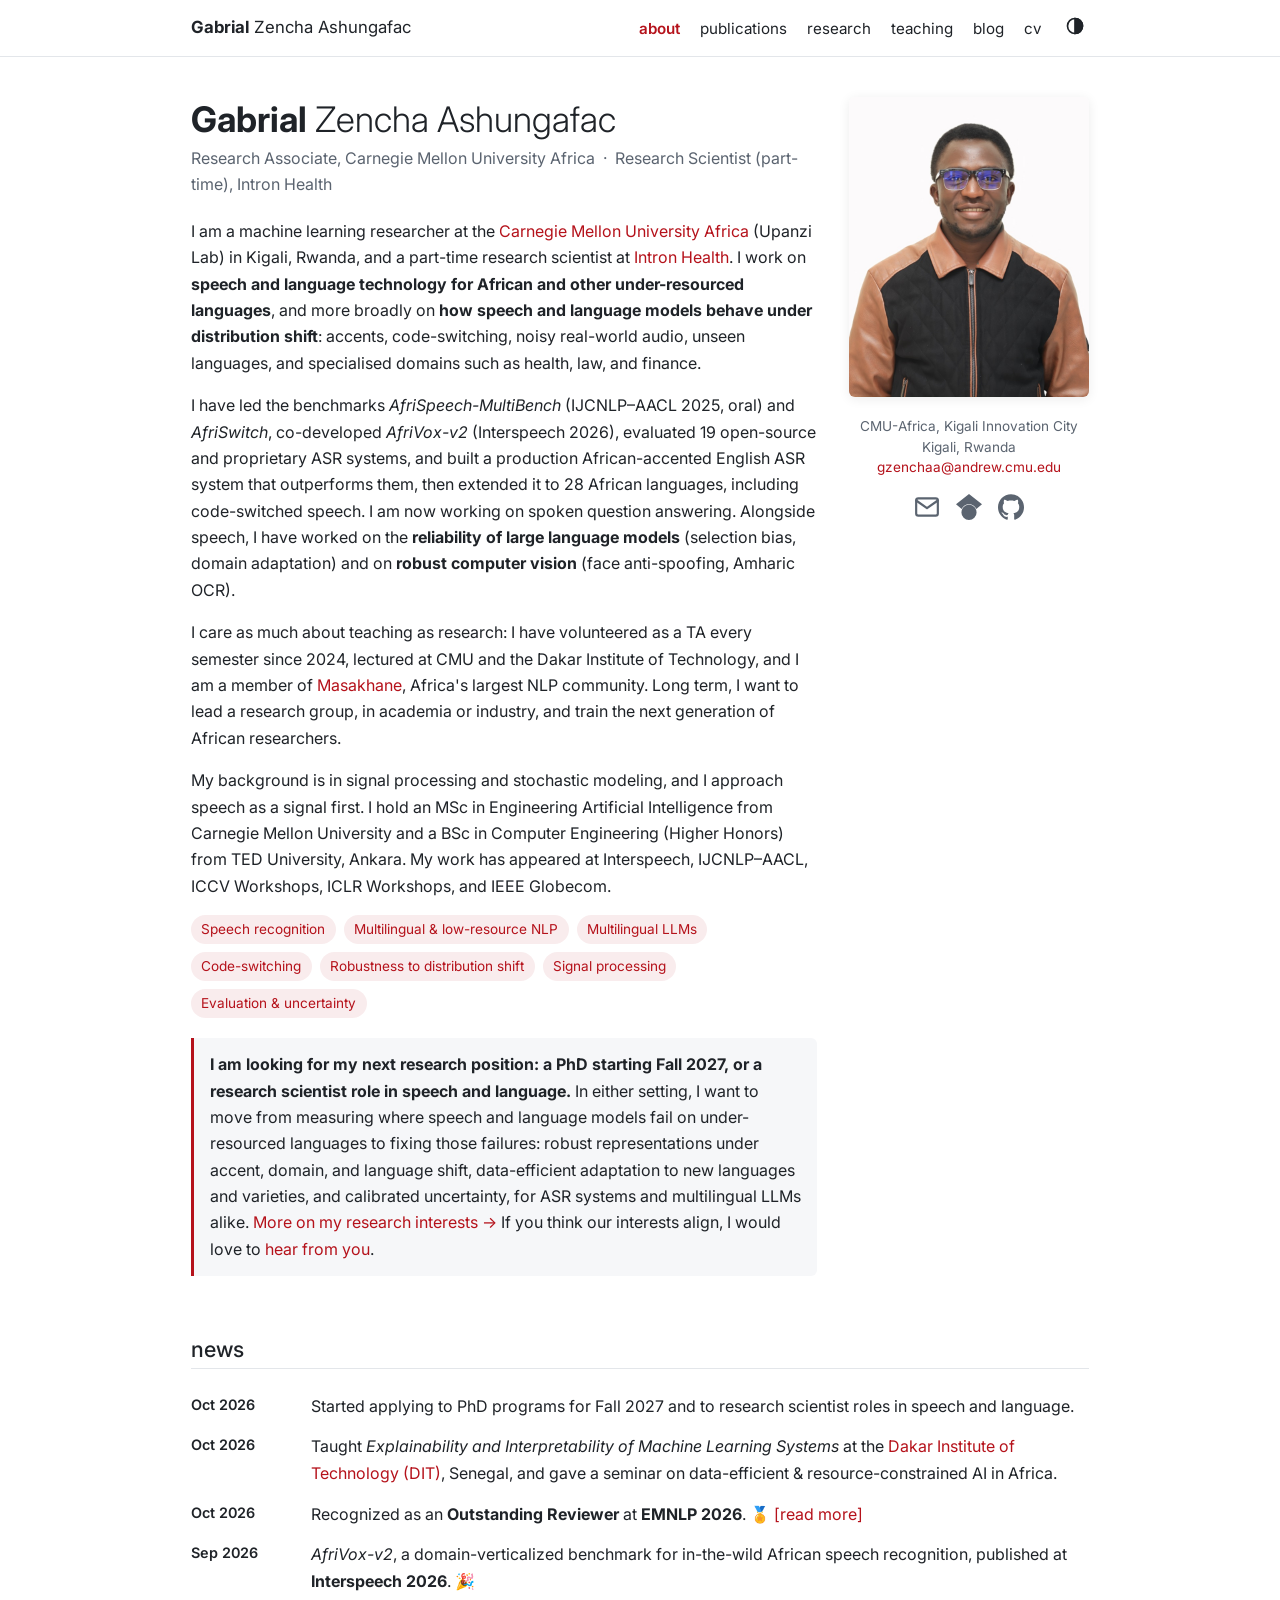
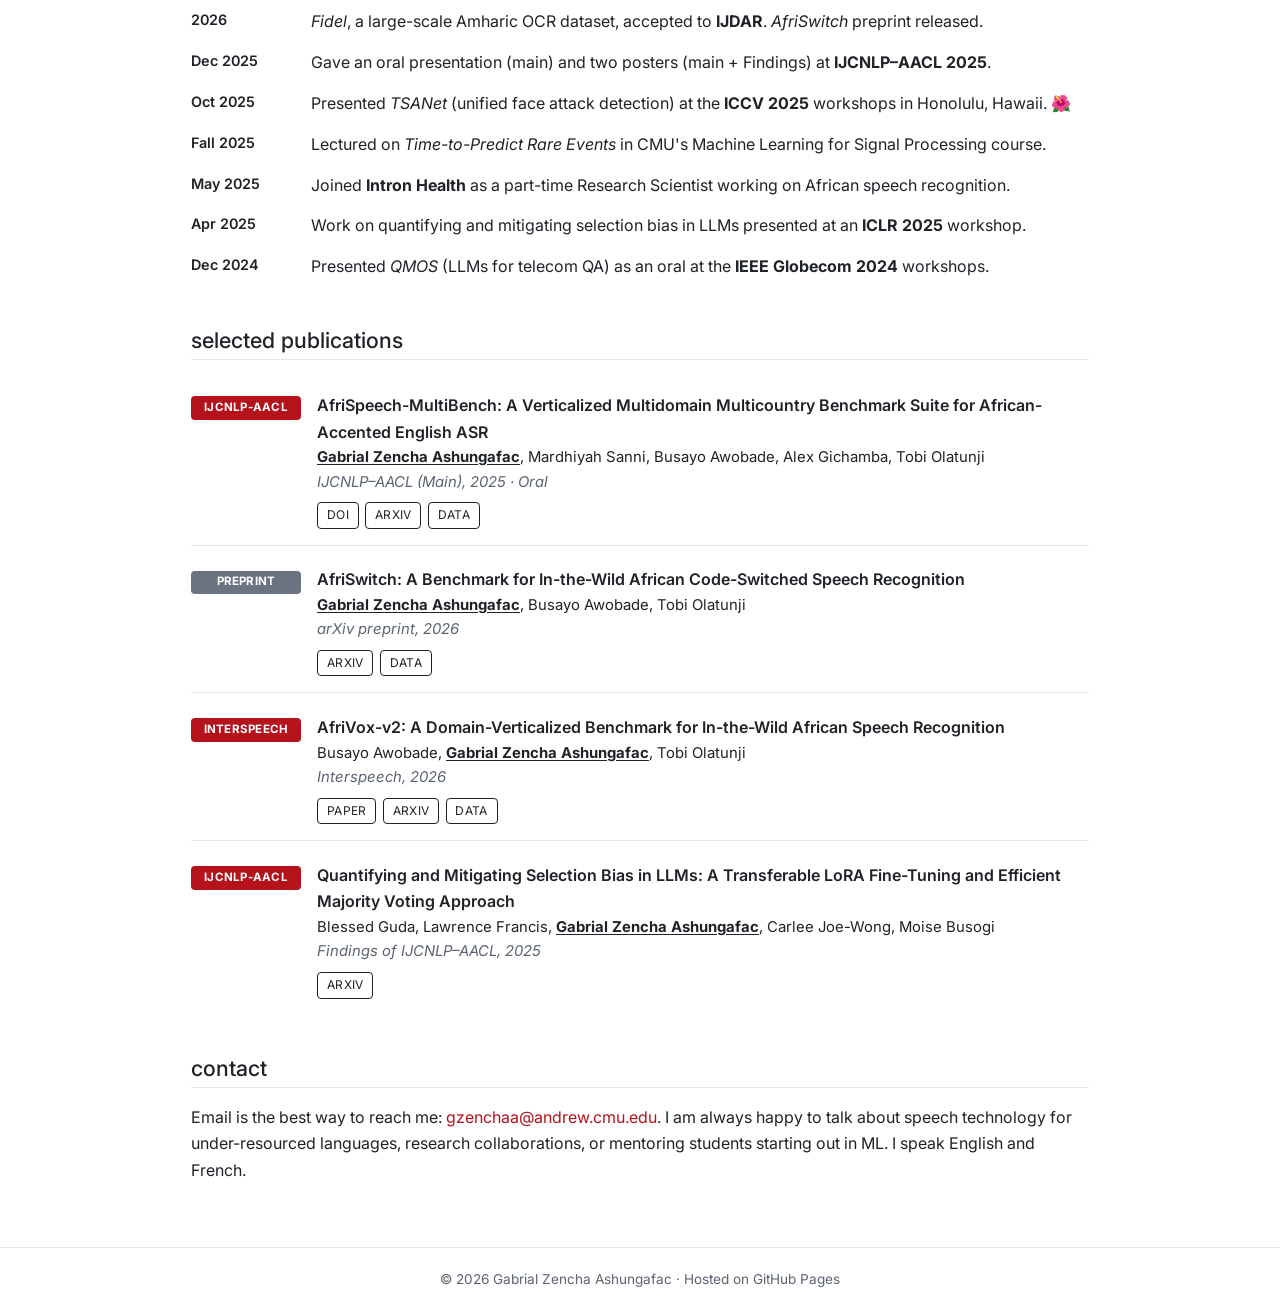
==== commit 8713e622: "updated job" ====
--- a/index.html
+++ b/index.html
@@ -53,8 +53,8 @@
       <p>
         I have led the benchmarks <em>AfriSpeech-MultiBench</em> (IJCNLP–AACL 2025, oral) and <em>AfriSwitch</em>, co-developed
         <em>AfriVox-v2</em> (Interspeech 2026), evaluated 19 open-source and proprietary ASR systems, and built a production
-        African-accented English ASR system that outperforms them. I am now designing a multilingual ASR system covering
-        15 African languages spoken by about 90% of speakers on the continent.
+        African-accented English ASR system that outperforms them, then extended it to 28 African languages, including
+        code-switched speech. I am now working on spoken question answering.
         Alongside speech, I have worked on the <strong>reliability of large language models</strong> (selection bias,
         domain adaptation) and on <strong>robust computer vision</strong> (face anti-spoofing, Amharic OCR).
       </p>
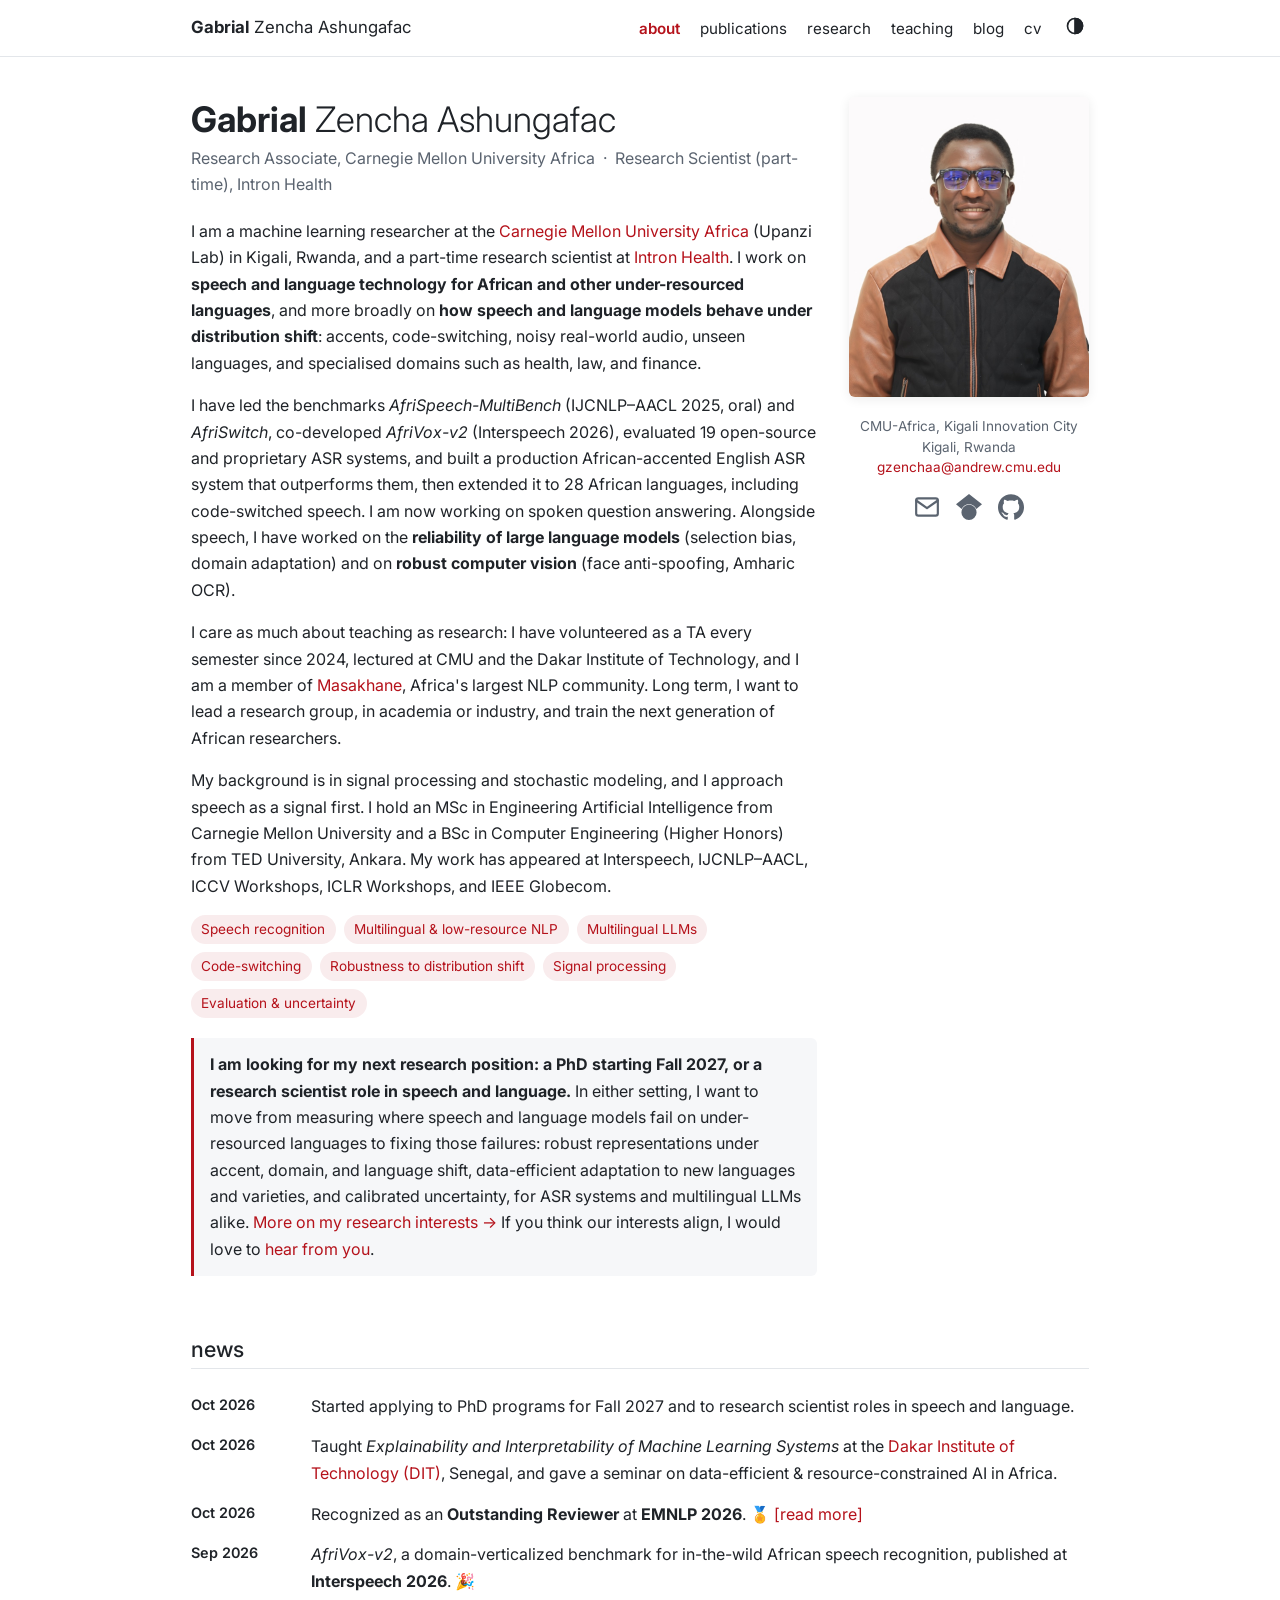
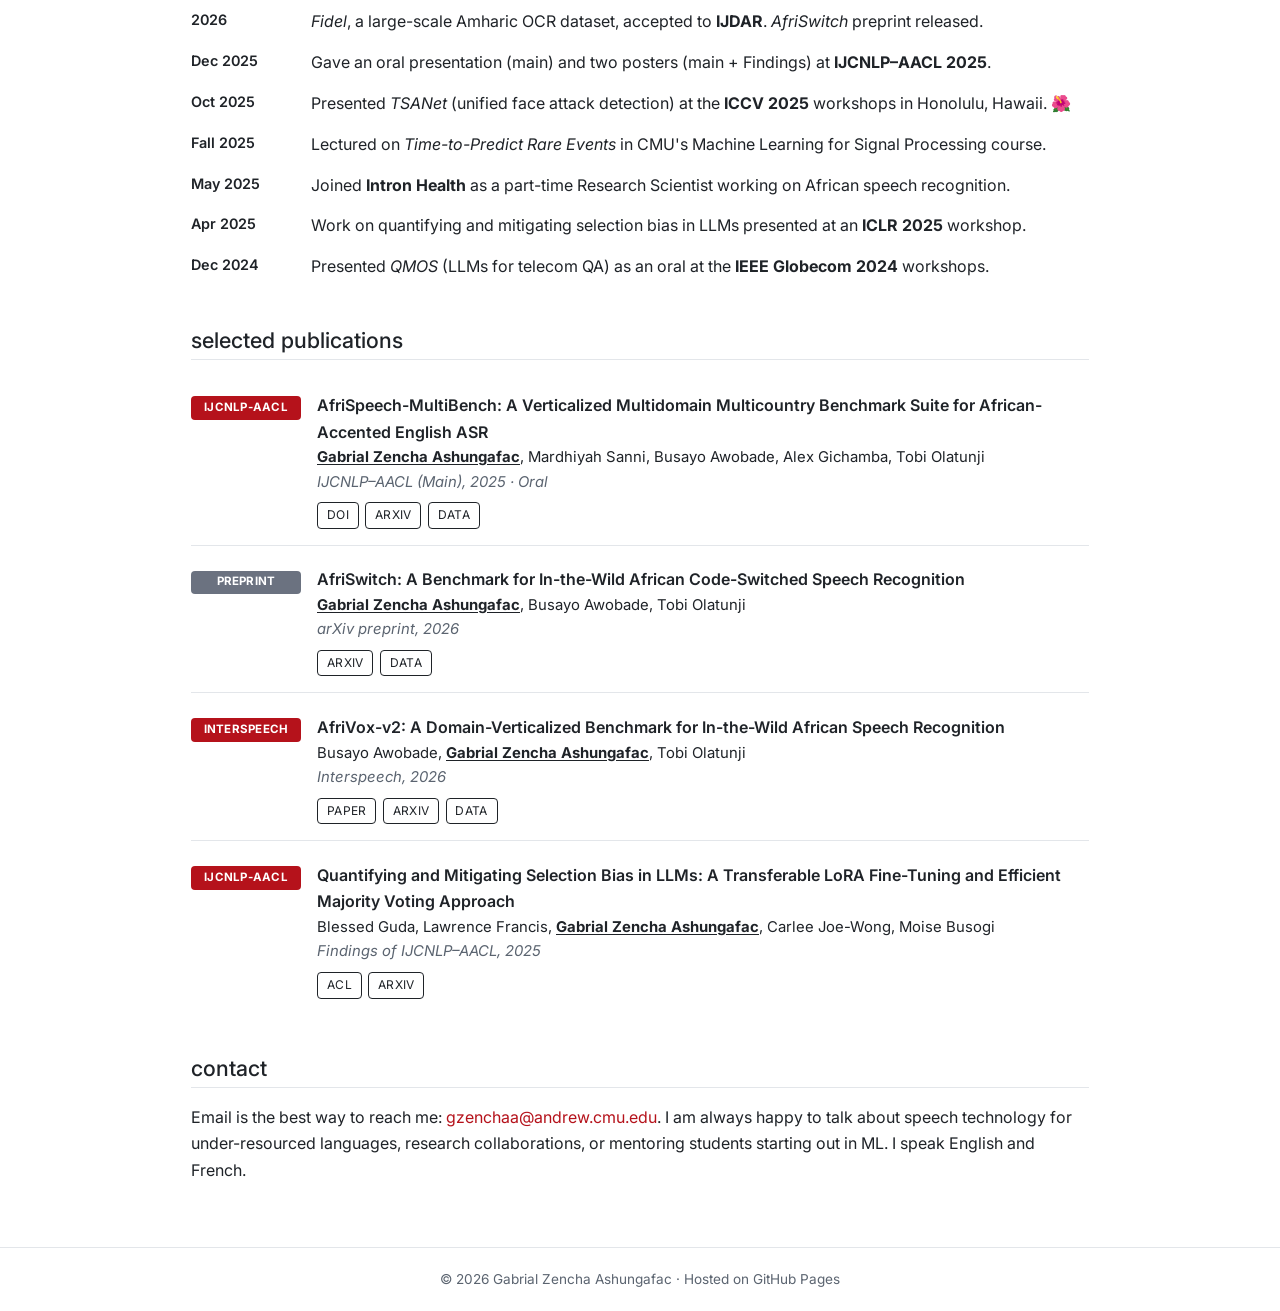
==== commit 3d874ba6: "updates to publications and about" ====
--- a/index.html
+++ b/index.html
@@ -161,7 +161,7 @@
         <span class="title">Quantifying and Mitigating Selection Bias in LLMs: A Transferable LoRA Fine-Tuning and Efficient Majority Voting Approach</span>
         <span class="authors">Blessed Guda, Lawrence Francis, <span class="me">Gabrial Zencha Ashungafac</span>, Carlee Joe-Wong, Moise Busogi</span>
         <span class="venue">Findings of IJCNLP–AACL, 2025</span>
-        <div class="pub-links"><a href="https://arxiv.org/abs/2511.21709" target="_blank" rel="noopener">arXiv</a></div>
+        <div class="pub-links"><a href="https://aclanthology.org/2025.findings-ijcnlp.127/" target="_blank" rel="noopener">ACL</a> <a href="https://arxiv.org/abs/2511.21709" target="_blank" rel="noopener">arXiv</a></div>
       </div>
     </li>
   </ol>
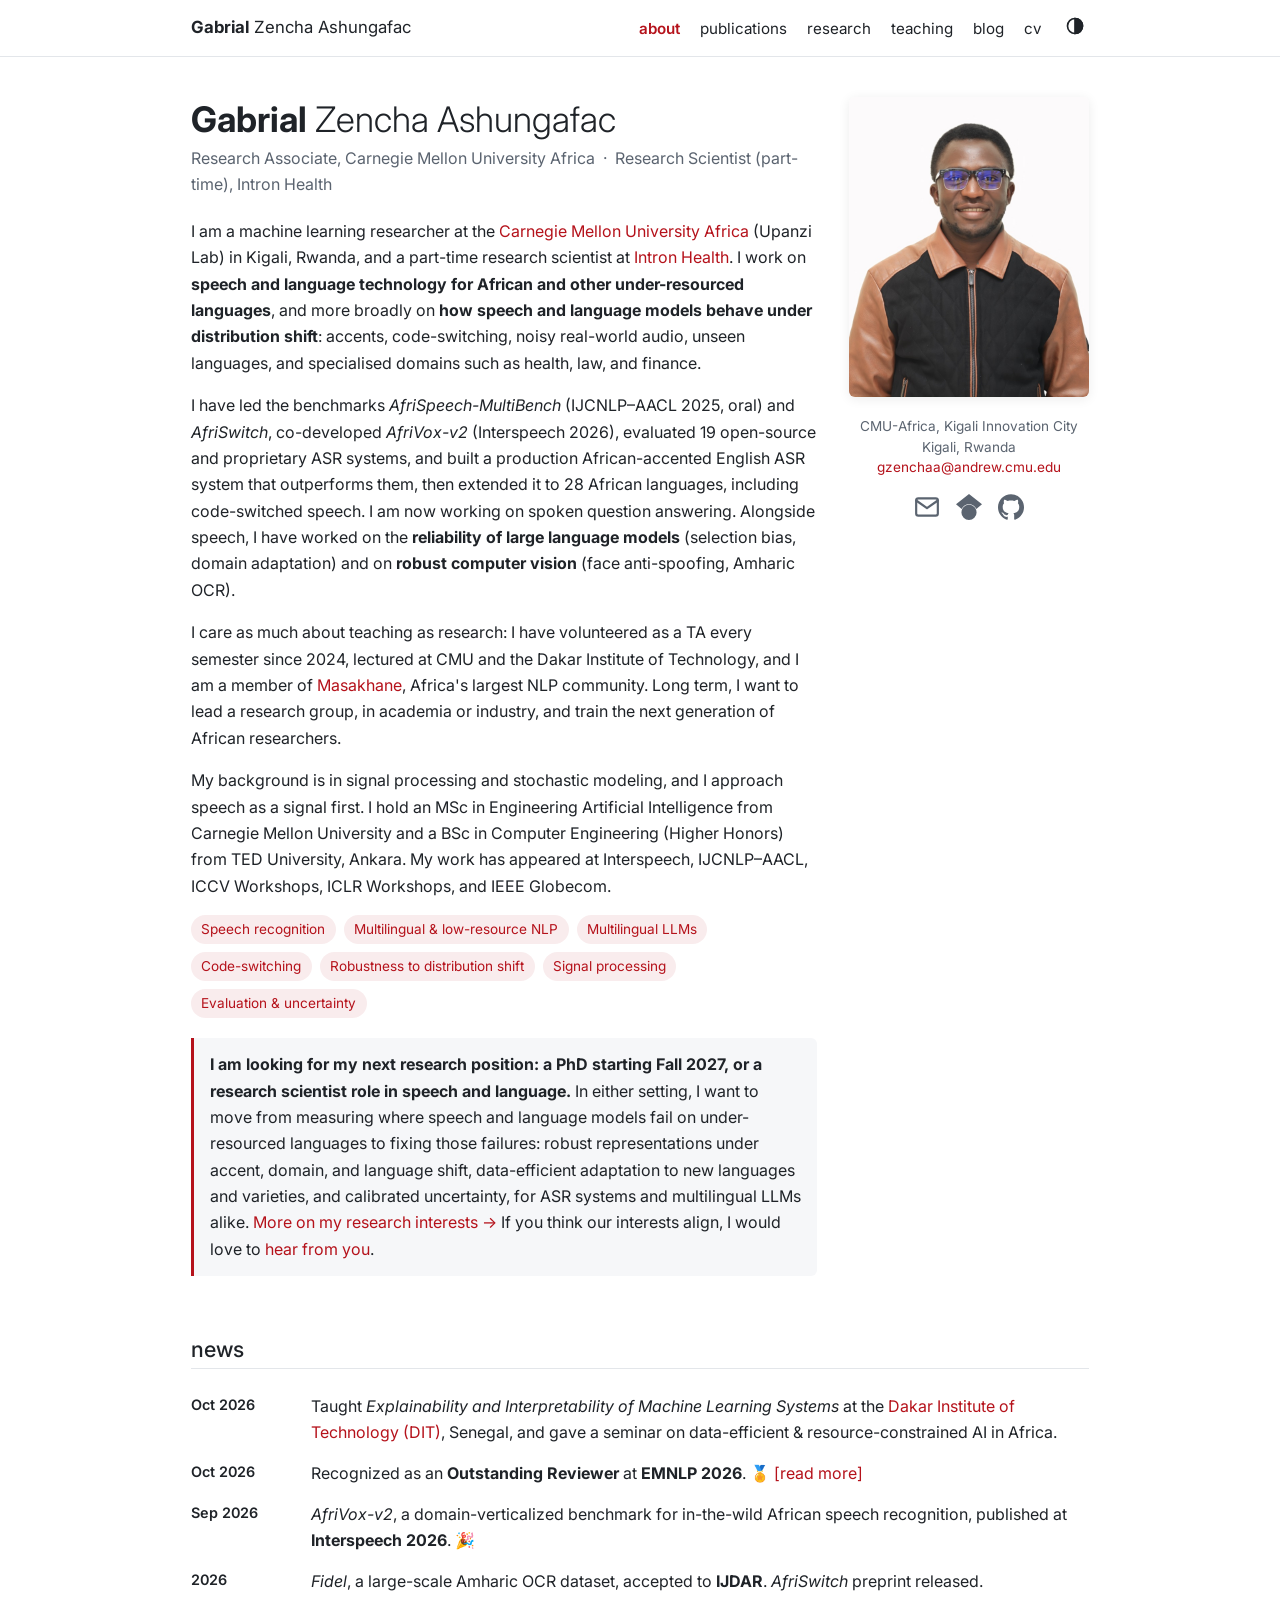
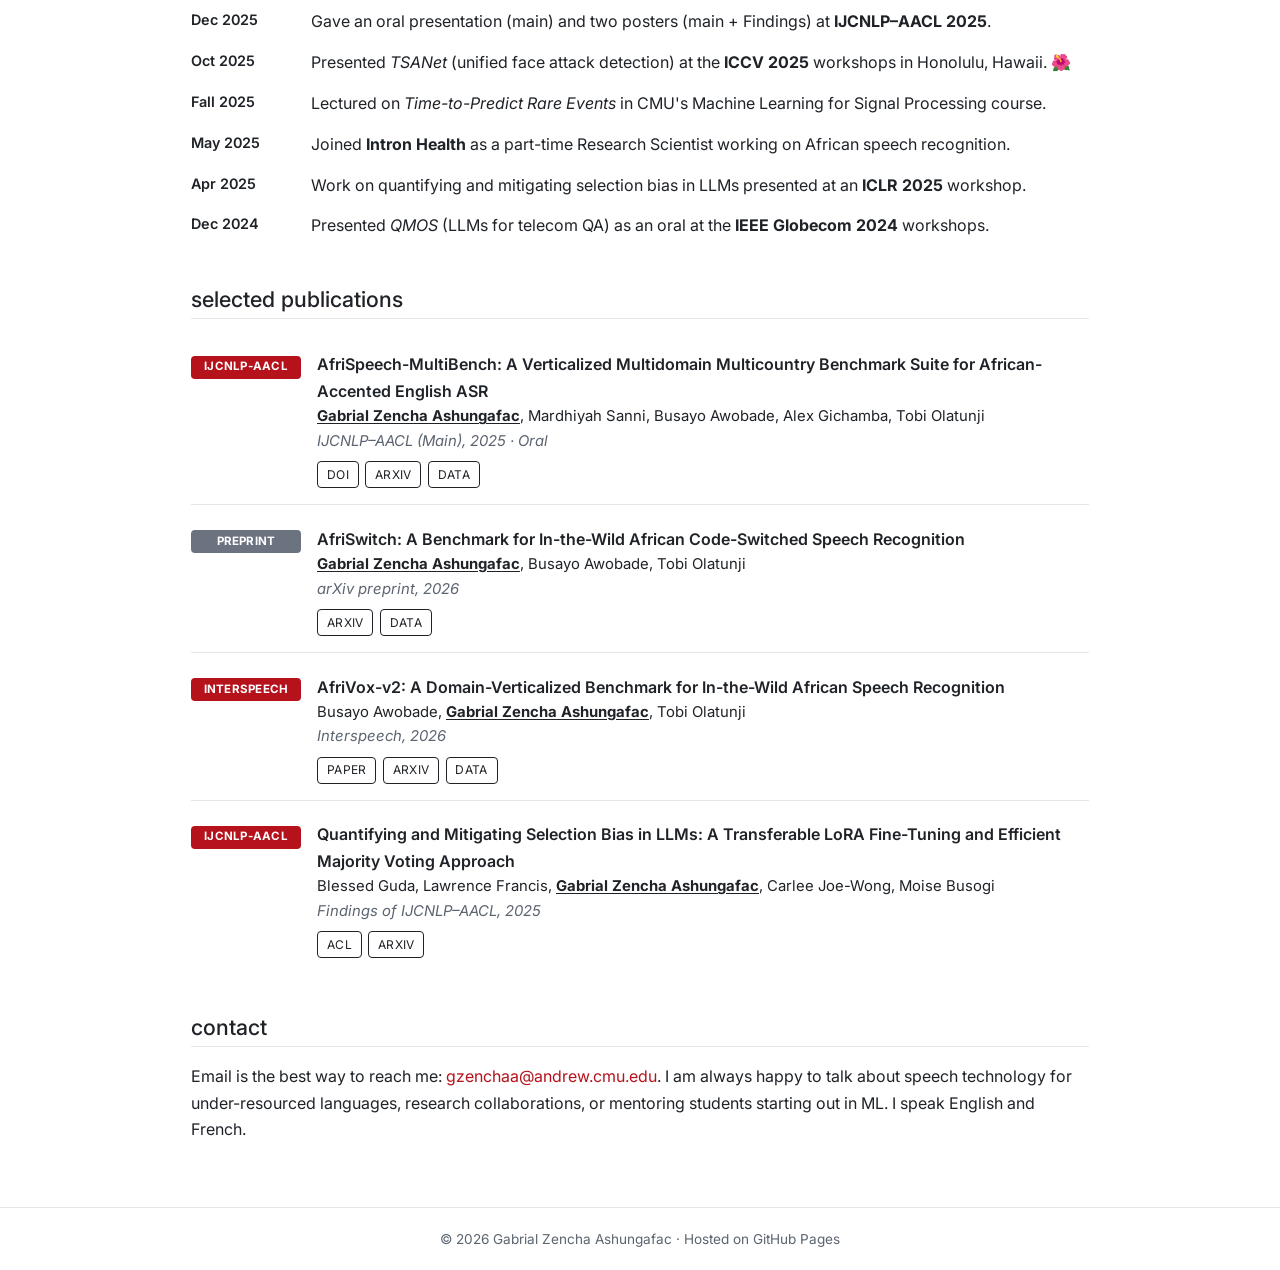
==== commit d2966d4b: "changed news section" ====
--- a/index.html
+++ b/index.html
@@ -108,7 +108,6 @@
   <!-- ===== News ===== -->
   <h2>news</h2>
   <table class="news">
-    <tr><td class="date">Oct 2026</td><td>Started applying to PhD programs for Fall 2027 and to research scientist roles in speech and language.</td></tr>
     <tr><td class="date">Oct 2026</td><td>Taught <em>Explainability and Interpretability of Machine Learning Systems</em> at the <a href="https://dit.sn/" target="_blank" rel="noopener">Dakar Institute of Technology (DIT)</a>, Senegal, and gave a seminar on data-efficient &amp; resource-constrained AI in Africa.</td></tr>
     <tr><td class="date">Oct 2026</td><td>Recognized as an <strong>Outstanding Reviewer</strong> at <strong>EMNLP 2026</strong>. 🏅 <a href="blog/emnlp-2026-outstanding-reviewer.html">[read more]</a></td></tr>
     <tr><td class="date">Sep 2026</td><td><em>AfriVox-v2</em>, a domain-verticalized benchmark for in-the-wild African speech recognition, published at <strong>Interspeech 2026</strong>. 🎉</td></tr>
